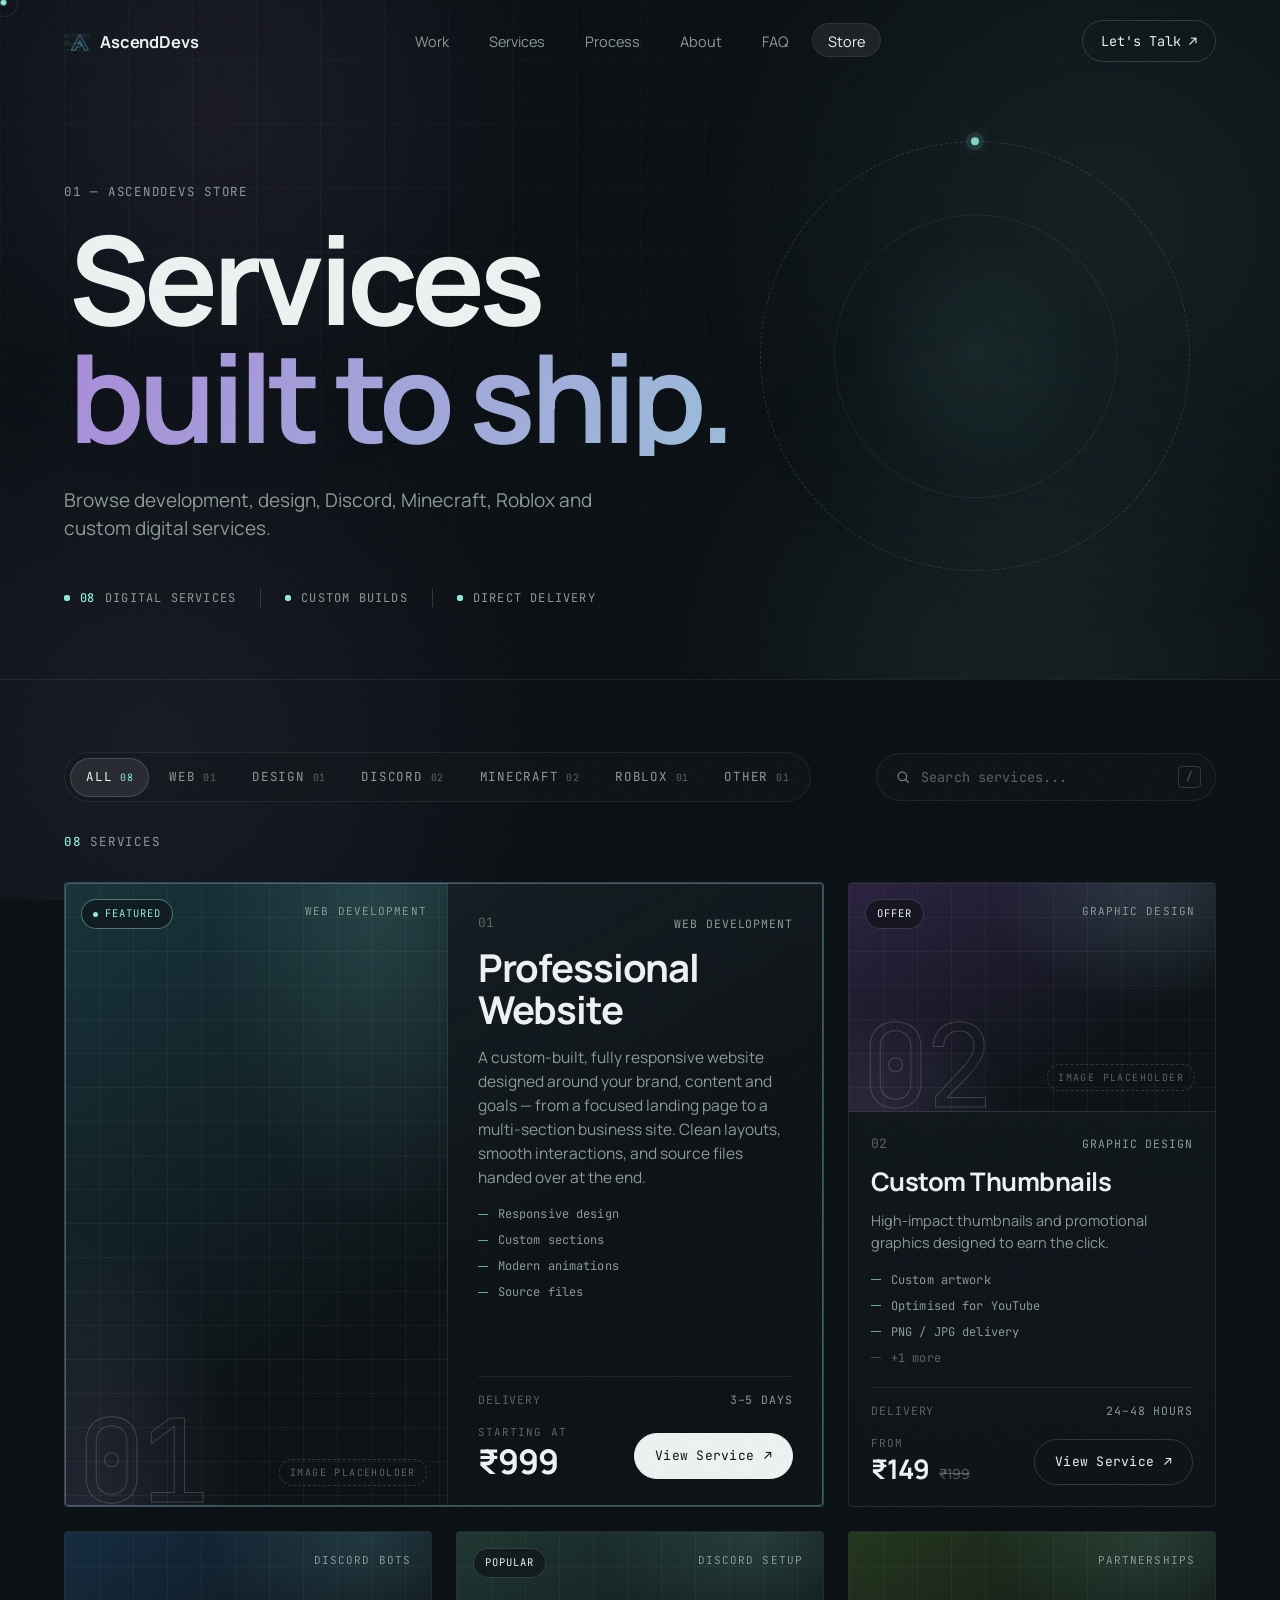
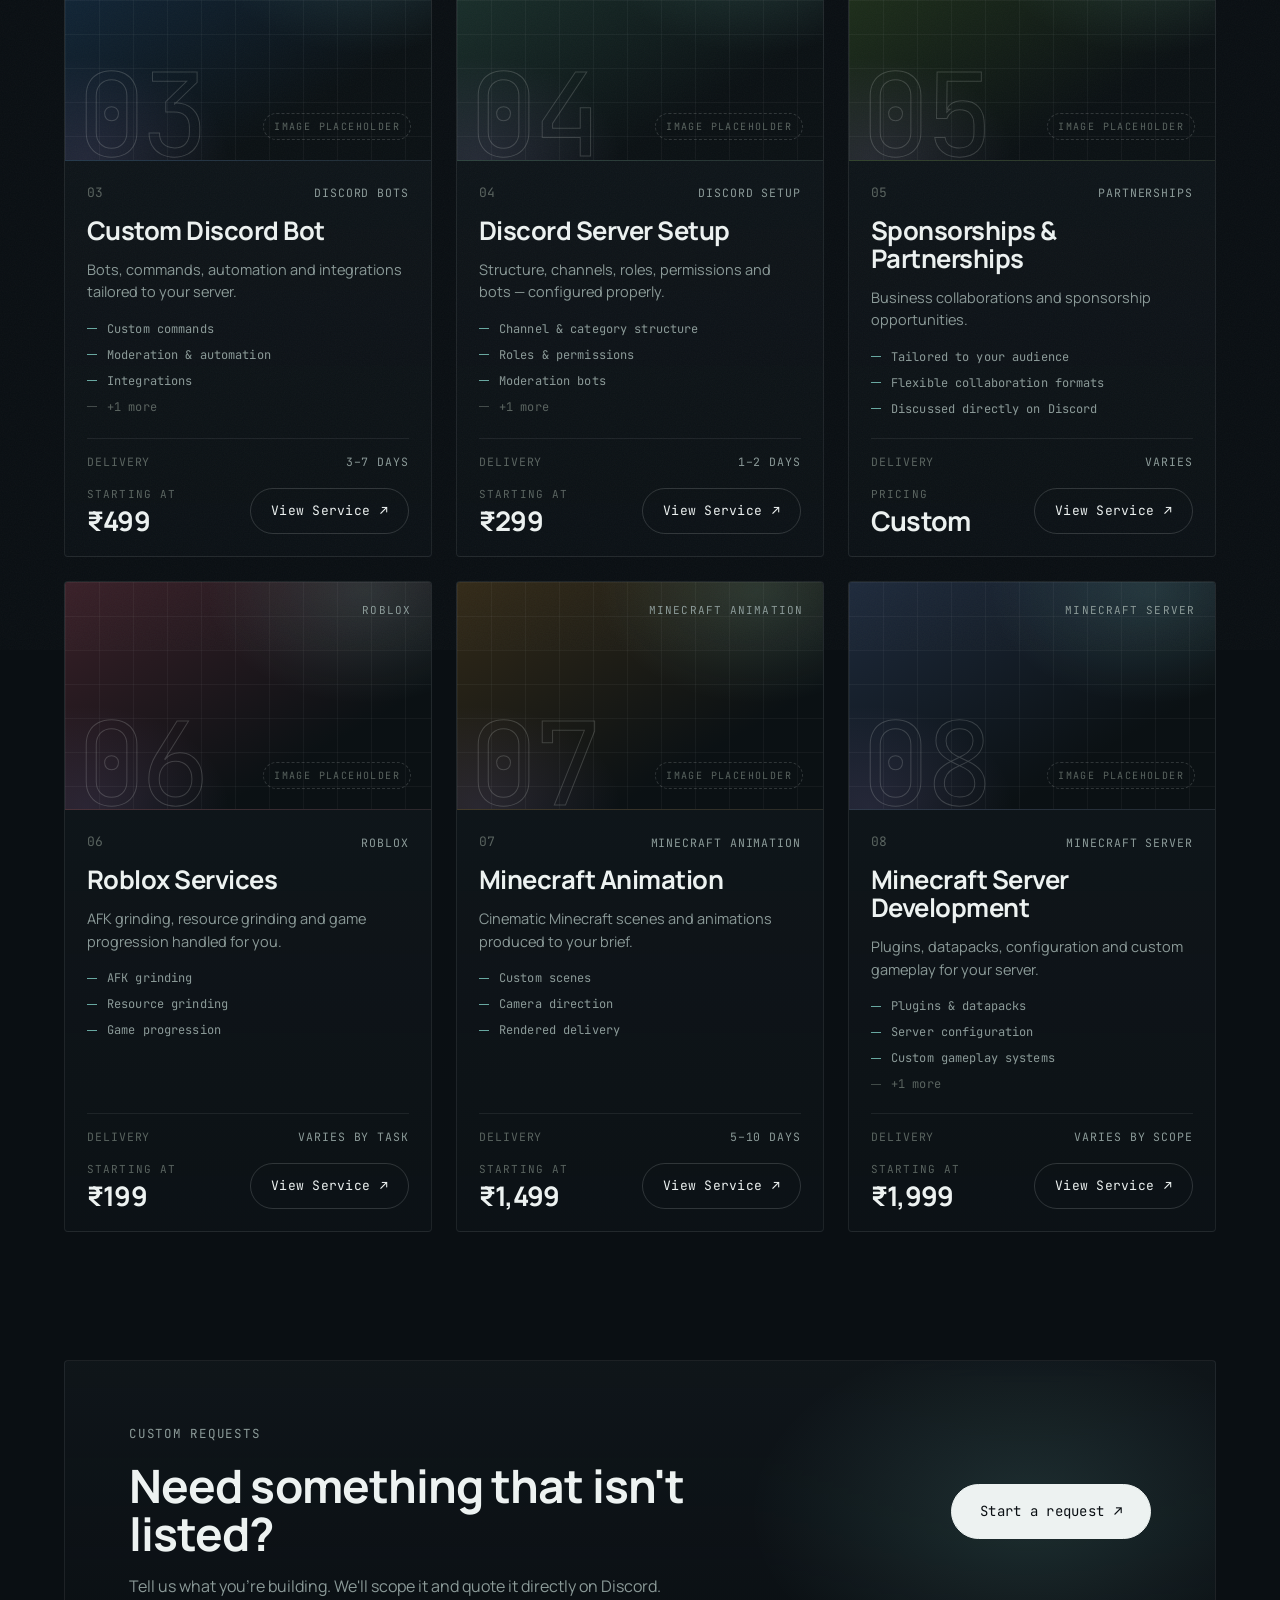
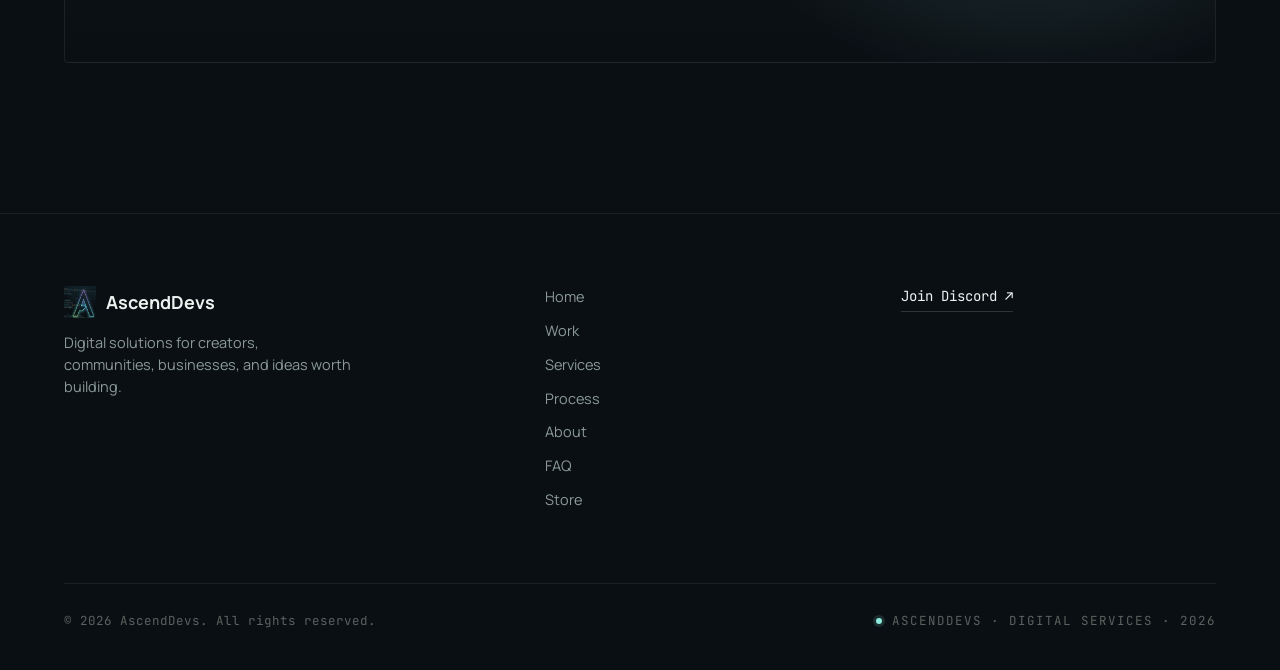
==== store/index.html @ 2ed92363 "GG" ====
<!DOCTYPE html>
<html lang="en">
<head>
<meta charset="UTF-8">
<meta name="viewport" content="width=device-width, initial-scale=1.0, viewport-fit=cover">
<title>Store — AscendDevs</title>
<meta name="description" content="The AscendDevs store — web development, design, Discord, Minecraft, Roblox and custom digital services, built to ship.">
<meta name="theme-color" content="#0a0f13">

<meta property="og:title" content="Store — AscendDevs">
<meta property="og:description" content="Services built to ship. Development, design, Discord, Minecraft, Roblox and custom digital services.">
<meta property="og:type" content="website">
<meta property="og:image" content="../assets/images/hero-visual.png">

<link rel="icon" type="image/png" sizes="32x32" href="../assets/icons/favicon-32.png">
<link rel="icon" type="image/png" sizes="16x16" href="../assets/icons/favicon-16.png">
<link rel="apple-touch-icon" sizes="180x180" href="../assets/icons/favicon-180.png">

<link rel="preconnect" href="https://fonts.googleapis.com">
<link rel="preconnect" href="https://fonts.gstatic.com" crossorigin>
<link href="https://fonts.googleapis.com/css2?family=Manrope:wght@400;500;600;700;800&family=JetBrains+Mono:wght@400;500&display=swap" rel="stylesheet">

<link rel="stylesheet" href="../css/style.css">
<link rel="stylesheet" href="../css/store.css">
</head>

<!-- data-root: how js/store.js finds assets/ from this page. Product image
     paths in js/store.js are written relative to the site root. -->
<body class="store-page" data-root="../">

<!-- ============ LOADER ============ -->
<div class="loader" id="loader" aria-hidden="true">
  <div class="loader__bars"><span></span><span></span><span></span><span></span><span></span></div>
  <div class="loader__center">
    <span class="loader__mark">AscendDevs</span>
    <span class="loader__count" id="loaderCount">0</span>
  </div>
  <div class="loader__rail"><i id="loaderRail"></i></div>
</div>

<!-- Film grain -->
<div class="grain" aria-hidden="true"></div>

<!-- Cursor -->
<div class="cursor" id="cursor" aria-hidden="true">
  <span class="cursor__dot"></span>
  <span class="cursor__ring"><b class="cursor__label" id="cursorLabel"></b></span>
</div>

<!-- Ambient page glow -->
<div class="store-bg" aria-hidden="true"></div>

<a class="skip-link" href="#main">Skip to content</a>

<!-- ============ NAV ============ -->
<header class="nav" id="nav" data-inert-on-modal>
  <div class="nav__inner">
    <a href="../" class="nav__brand" data-magnet aria-label="AscendDevs home">
      <img src="../assets/logo/logo-icon-transparent.png" alt="" class="nav__mark" width="28" height="28">
      <span data-scramble>AscendDevs</span>
    </a>

    <nav class="nav__links" id="navLinks" aria-label="Primary">
      <span class="nav__pill" id="navPill" aria-hidden="true"></span>
      <a href="../#work">Work</a>
      <a href="../#services">Services</a>
      <a href="../#process">Process</a>
      <a href="../#about">About</a>
      <a href="../#faq">FAQ</a>
      <a href="#top" aria-current="page">Store</a>
    </nav>

    <a href="https://discord.gg/WDzhZU5xwJ" class="nav__cta" data-magnet target="_blank" rel="noopener">
      Let's Talk <span class="arrow">↗</span>
    </a>

    <button class="nav__toggle" id="navToggle" aria-label="Open menu" aria-expanded="false" aria-controls="mobileMenu">
      <span></span><span></span>
    </button>
  </div>
  <div class="nav__progress" aria-hidden="true"><i id="scrollBar"></i></div>
</header>

<!-- Mobile menu -->
<div class="mobile-menu" id="mobileMenu">
  <nav aria-label="Mobile">
    <a href="../#work"><i>01</i>Work</a>
    <a href="../#services"><i>02</i>Services</a>
    <a href="../#process"><i>03</i>Process</a>
    <a href="../#about"><i>04</i>About</a>
    <a href="../#faq"><i>05</i>FAQ</a>
    <a href="#top" aria-current="page"><i>06</i>Store</a>
    <a href="https://discord.gg/WDzhZU5xwJ" target="_blank" rel="noopener" class="mobile-menu__cta">Join Discord ↗</a>
  </nav>
</div>

<main id="main" data-inert-on-modal>

  <!-- ============ STORE HERO ============ -->
  <section class="store-hero" id="top">
    <div class="store-hero__field" aria-hidden="true">
      <div class="hero__aurora hero__aurora--1"></div>
      <div class="hero__aurora hero__aurora--2"></div>
      <div class="hero__grid" data-parallax="0.05"></div>
      <div class="store-hero__orbit"><i></i></div>
    </div>

    <div class="store-hero__inner">
      <p class="eyebrow" data-stagger="1">01 — AscendDevs Store</p>

      <h1 class="hero__headline store-hero__title">
        <span class="line" data-stagger="2"><span class="word" data-scramble>Services</span></span>
        <span class="line" data-stagger="3"><span class="word word--accent" data-scramble>built to ship.</span></span>
      </h1>

      <p class="store-hero__sub" data-stagger="4">Browse development, design, Discord, Minecraft, Roblox and custom digital services.</p>

      <ul class="store-hero__meta" aria-label="Store highlights">
        <li data-stagger="5"><span class="hero__ping" aria-hidden="true"></span><b data-store-count="products"></b>Digital services</li>
        <li data-stagger="6"><span class="hero__ping" aria-hidden="true"></span>Custom builds</li>
        <li data-stagger="7"><span class="hero__ping" aria-hidden="true"></span>Direct delivery</li>
      </ul>
    </div>
  </section>

  <!-- ============ CATALOG ============ -->
  <section class="catalog" id="catalog" aria-label="Services">
    <div class="catalog__inner">

      <div class="toolbar reveal">
        <div class="filters" id="filters" role="group" aria-label="Filter services by category">
          <span class="filters__pill" id="filtersPill" aria-hidden="true"></span>
          <!-- filter buttons are generated from js/store.js -->
        </div>

        <form class="search" id="search" role="search" action="#" novalidate>
          <svg class="search__icon" viewBox="0 0 24 24" aria-hidden="true"><circle cx="11" cy="11" r="6.5" fill="none" stroke="currentColor" stroke-width="1.6"/><path d="M20 20l-4.2-4.2" fill="none" stroke="currentColor" stroke-width="1.6" stroke-linecap="round"/></svg>
          <input id="searchInput" type="search" name="q" placeholder="Search services..." aria-label="Search services" autocomplete="off" spellcheck="false">
          <kbd class="search__key" aria-hidden="true">/</kbd>
          <button type="button" class="search__clear" id="searchClear" aria-label="Clear search">
            <svg viewBox="0 0 24 24" aria-hidden="true"><path d="M6 6l12 12M18 6L6 18" fill="none" stroke="currentColor" stroke-width="1.6" stroke-linecap="round"/></svg>
          </button>
        </form>
      </div>

      <div class="catalog__status">
        <p id="resultCount" role="status" aria-live="polite"></p>
        <button type="button" class="catalog__reset" id="resetBtn" hidden>Reset</button>
      </div>

      <noscript><p class="store-noscript">The store list needs JavaScript. You can still reach the team on <a href="https://discord.gg/WDzhZU5xwJ">Discord</a>.</p></noscript>

      <div class="product-grid" id="productGrid"></div>

      <div class="empty" id="emptyState" hidden>
        <span class="empty__num" aria-hidden="true">00</span>
        <h2 class="empty__title">Nothing matches <span id="emptyQuery"></span></h2>
        <p class="empty__text">Try a different word or category — or tell us what you need and we'll scope it.</p>
        <div class="empty__actions">
          <button type="button" class="btn btn--ghost btn--sm" id="emptyReset">
            <span class="btn__fill"></span>
            <span class="btn__label">Reset filters</span>
          </button>
          <a href="https://discord.gg/WDzhZU5xwJ" target="_blank" rel="noopener" class="btn btn--primary btn--sm">
            <span class="btn__fill"></span>
            <span class="btn__label">Request on Discord <span class="arrow">↗</span></span>
          </a>
        </div>
      </div>

      <!-- Custom request strip -->
      <div class="store-cta">
        <div class="store-cta__glow" aria-hidden="true"></div>
        <div class="store-cta__text">
          <p class="eyebrow reveal">Custom requests</p>
          <h2 data-split>Need something that isn't listed?</h2>
          <p class="reveal">Tell us what you're building. We'll scope it and quote it directly on Discord.</p>
        </div>
        <a href="https://discord.gg/WDzhZU5xwJ" target="_blank" rel="noopener" class="btn btn--primary reveal" data-magnet>
          <span class="btn__fill"></span>
          <span class="btn__label">Start a request <span class="arrow">↗</span></span>
        </a>
      </div>

    </div>
  </section>

</main>

<!-- ============ FOOTER ============ -->
<footer class="footer" data-inert-on-modal>
  <div class="footer__top">
    <a href="../" class="footer__brand">
      <img src="../assets/logo/logo-icon-transparent.png" alt="AscendDevs" width="32" height="32">
      <span data-scramble>AscendDevs</span>
    </a>
    <p>Digital solutions for creators, communities, businesses, and ideas worth building.</p>
  </div>

  <nav class="footer__nav" aria-label="Footer">
    <a href="../">Home</a>
    <a href="../#work">Work</a>
    <a href="../#services">Services</a>
    <a href="../#process">Process</a>
    <a href="../#about">About</a>
    <a href="../#faq">FAQ</a>
    <a href="#top">Store</a>
  </nav>

  <a class="footer__discord" href="https://discord.gg/WDzhZU5xwJ" target="_blank" rel="noopener" data-magnet>Join Discord ↗</a>

  <div class="footer__bottom">
    <span>© 2026 AscendDevs. All rights reserved.</span>
    <span class="footer__status"><i aria-hidden="true"></i>ASCENDDEVS · DIGITAL SERVICES · 2026</span>
  </div>
</footer>

<button class="to-top" id="toTop" aria-label="Back to top" data-inert-on-modal>
  <svg class="to-top__arrow" viewBox="0 0 24 24" aria-hidden="true"><path d="M12 19V5M5 12l7-7 7 7" fill="none" stroke="currentColor" stroke-width="1.6" stroke-linecap="round" stroke-linejoin="round"/></svg>
  <svg class="to-top__ring" viewBox="0 0 44 44" aria-hidden="true"><circle id="toTopRing" cx="22" cy="22" r="20.5" fill="none" stroke="currentColor" stroke-width="1.5"/></svg>
</button>

<!-- ============ SERVICE DETAIL (filled from js/store.js) ============ -->
<div class="modal" id="modal" role="dialog" aria-modal="true" aria-labelledby="modalTitle" aria-describedby="modalDesc">
  <div class="modal__backdrop" data-close data-cursor="Close"></div>

  <div class="modal__frame">
    <button type="button" class="modal__close" data-close aria-label="Close service details">
      <span></span><span></span>
    </button>

    <div class="modal__panel" id="modalPanel" tabindex="-1">
      <div class="modal__visual" id="modalVisual"></div>

      <div class="modal__content">
        <p class="modal__eyebrow modal__anim" id="modalEyebrow" style="--i:0"></p>
        <h2 class="modal__title modal__anim" id="modalTitle" style="--i:1"></h2>
        <p class="modal__desc modal__anim" id="modalDesc" style="--i:2"></p>

        <div class="modal__facts modal__anim" style="--i:3">
          <div class="modal__price" id="modalPriceWrap">
            <span class="modal__label" id="modalPriceLabel"></span>
            <span class="modal__price-row"><b id="modalPrice"></b><s id="modalOld"></s></span>
          </div>
          <div class="modal__delivery" id="modalDeliveryWrap">
            <span class="modal__label">Delivery</span>
            <b id="modalDelivery"></b>
          </div>
        </div>

        <div class="modal__features modal__anim" id="modalFeaturesWrap" style="--i:4">
          <span class="modal__label">What's included</span>
          <ul id="modalFeatures"></ul>
        </div>

        <div class="modal__actions modal__anim" style="--i:5">
          <a class="btn btn--primary" id="modalCta" href="https://discord.gg/WDzhZU5xwJ" data-magnet target="_blank" rel="noopener">
            <span class="btn__fill"></span>
            <span class="btn__label"><span id="modalCtaText">Order on Discord</span> <span class="arrow">↗</span></span>
          </a>
          <button type="button" class="btn btn--ghost" data-close>
            <span class="btn__fill"></span>
            <span class="btn__label">Close</span>
          </button>
        </div>
      </div>
    </div>
  </div>
</div>

<script src="../js/main.js"></script>
<script src="../js/store.js"></script>
</body>
</html>
---- css/style.css ----
/* =============================================================
   ASCENDDEVS — DESIGN TOKENS
============================================================= */
:root{
  /* color */
  --void:        #0a0f13;
  --void-2:      #0b1216;
  --panel:       #10171b;
  --panel-2:     #131a1f;
  --line:        rgba(237,242,241,0.08);
  --line-strong: rgba(237,242,241,0.16);
  --ink:         #edf2f1;
  --ink-dim:     #8b9a98;
  --ink-faint:   #59635f;
  --cyan:        #8fe9dc;
  --cyan-deep:   #3fbfae;
  --violet:      #a98cd9;
  --gradient:    linear-gradient(120deg, var(--violet), var(--cyan));

  /* type */
  --font-display: 'Manrope', -apple-system, BlinkMacSystemFont, sans-serif;
  --font-mono:    'JetBrains Mono', ui-monospace, SFMono-Regular, monospace;

  /* layout */
  --gutter: clamp(24px, 5vw, 72px);
  --max: 1440px;
  --nav-h: 84px;

  /* motion */
  --ease:    cubic-bezier(.16,.84,.44,1);
  --ease-io: cubic-bezier(.65,.02,.24,1);
  --spring:  cubic-bezier(.2,1.4,.4,1);
  --fast: 220ms;
  --med:  480ms;
  --slow: 900ms;
}

/* =============================================================
   RESET
============================================================= */
*, *::before, *::after{ box-sizing: border-box; margin: 0; padding: 0; }
html{ scroll-behavior: smooth; scroll-padding-top: var(--nav-h); }
body{
  background: var(--void);
  color: var(--ink);
  font-family: var(--font-display);
  font-size: 16px;
  line-height: 1.5;
  -webkit-font-smoothing: antialiased;
  overflow-x: hidden;
}
body.is-locked{ overflow: hidden; }
img{ max-width: 100%; display: block; }
a{ color: inherit; text-decoration: none; }
ul{ list-style: none; }
button{ font: inherit; color: inherit; background: none; border: none; cursor: pointer; }
h1,h2,h3,h4{ font-weight: 700; letter-spacing: -0.02em; line-height: 1.05; }

.skip-link{
  position: absolute; left: -999px; top: 0; z-index: 9999;
  background: var(--ink); color: var(--void); padding: 12px 18px; border-radius: 4px;
}
.skip-link:focus{ left: 16px; top: 16px; }
:focus-visible{ outline: 2px solid var(--cyan); outline-offset: 3px; }
::selection{ background: var(--cyan); color: var(--void); }

/* =============================================================
   FILM GRAIN — subtle animated texture over everything
============================================================= */
.grain{
  position: fixed; inset: -150%;
  z-index: 9000;
  pointer-events: none;
  opacity: 0.035;
  background-image: url("data:image/svg+xml,%3Csvg xmlns='http://www.w3.org/2000/svg' width='200' height='200'%3E%3Cfilter id='n'%3E%3CfeTurbulence type='fractalNoise' baseFrequency='0.85' numOctaves='3'/%3E%3C/filter%3E%3Crect width='200' height='200' filter='url(%23n)'/%3E%3C/svg%3E");
  animation: grainShift 700ms steps(4) infinite;
}
@keyframes grainShift{
  0%{ transform: translate(0,0); }
  25%{ transform: translate(-3%,2%); }
  50%{ transform: translate(2%,-3%); }
  75%{ transform: translate(-2%,-2%); }
  100%{ transform: translate(3%,1%); }
}

/* =============================================================
   LOADER
============================================================= */
.loader{
  position: fixed; inset: 0; z-index: 9800;
  display: flex; align-items: center; justify-content: center;
  pointer-events: all;
}
.loader__bars{ position: absolute; inset: 0; display: flex; }
.loader__bars span{
  flex: 1;
  background: var(--void);
  transform: scaleY(1); transform-origin: top;
  transition: transform 800ms var(--ease-io);
}
.loader__center{
  position: relative; z-index: 2;
  display: flex; align-items: baseline; gap: 14px;
  transition: opacity 380ms var(--ease), transform 380ms var(--ease);
}
.loader__mark{
  font-family: var(--font-mono);
  font-size: 14px; letter-spacing: 0.24em; color: var(--ink-dim);
  animation: loaderTrack 1100ms var(--ease) forwards;
}
@keyframes loaderTrack{
  0%{ opacity: 0; letter-spacing: 0.5em; }
  100%{ opacity: 1; letter-spacing: 0.14em; }
}
.loader__count{
  font-family: var(--font-mono); font-size: 14px; color: var(--cyan);
  min-width: 3ch; text-align: right;
}
.loader__rail{
  position: absolute; left: 50%; bottom: 20%; transform: translateX(-50%);
  width: min(240px, 50vw); height: 1px; background: var(--line-strong); z-index: 2;
}
.loader__rail i{
  display: block; height: 100%; width: 0%;
  background: var(--gradient);
}
.loader.is-done .loader__center,
.loader.is-done .loader__rail{ opacity: 0; transform: translateY(-8px); }
.loader.is-done .loader__bars span{ transform: scaleY(0); }
.loader.is-done .loader__bars span:nth-child(1){ transition-delay: 0ms; }
.loader.is-done .loader__bars span:nth-child(2){ transition-delay: 70ms; }
.loader.is-done .loader__bars span:nth-child(3){ transition-delay: 140ms; }
.loader.is-done .loader__bars span:nth-child(4){ transition-delay: 210ms; }
.loader.is-done .loader__bars span:nth-child(5){ transition-delay: 280ms; }
.loader.is-hidden{ pointer-events: none; visibility: hidden; }

/* =============================================================
   CUSTOM CURSOR (desktop only)
============================================================= */
.cursor{ display: none; }
@media (hover: hover) and (pointer: fine){
  .cursor{
    display: block;
    position: fixed; top: 0; left: 0; z-index: 9500;
    pointer-events: none;
    will-change: transform;
  }
  .cursor__dot{
    position: absolute; top: 0; left: 0;
    width: 6px; height: 6px; border-radius: 50%;
    background: var(--cyan);
    transform: translate(-50%,-50%);
    transition: opacity var(--fast) var(--ease), transform var(--fast) var(--ease);
  }
  .cursor__ring{
    position: absolute; top: 0; left: 0;
    width: 30px; height: 30px; border-radius: 50%;
    border: 1px solid var(--line-strong);
    transform: translate(-50%,-50%);
    display: flex; align-items: center; justify-content: center;
    transition: width 320ms var(--spring), height 320ms var(--spring),
                border-color var(--fast) var(--ease), background var(--fast) var(--ease);
  }
  .cursor__label{
    font-family: var(--font-mono); font-size: 11px; font-weight: 500;
    color: var(--void); letter-spacing: 0.04em;
    opacity: 0; transform: scale(.7);
    transition: opacity 180ms var(--ease), transform 220ms var(--spring);
    white-space: nowrap;
  }
  .cursor.is-active .cursor__ring{ width: 52px; height: 52px; border-color: var(--cyan); }
  .cursor.is-active .cursor__dot{ opacity: 0; }
  .cursor.is-label .cursor__ring{
    width: 76px; height: 76px;
    background: var(--cyan); border-color: var(--cyan);
  }
  .cursor.is-label .cursor__label{ opacity: 1; transform: scale(1); }
  .cursor.is-down .cursor__ring{ transform: translate(-50%,-50%) scale(.82); }
}

/* =============================================================
   SERVICE HOVER PEEK (follows cursor)
============================================================= */
.peek{ display: none; }
@media (hover: hover) and (pointer: fine){
  .peek{
    display: flex; flex-direction: column; justify-content: flex-end;
    position: fixed; top: 0; left: 0; z-index: 400;
    width: 230px; height: 150px;
    padding: 16px;
    border: 1px solid var(--line-strong);
    border-radius: 6px;
    overflow: hidden;
    pointer-events: none;
    opacity: 0;
    transform: translate(-50%,-50%) scale(.88) rotate(-4deg);
    transition: opacity 260ms var(--ease), transform 420ms var(--spring);
    will-change: transform;
  }
  .peek.is-on{ opacity: 1; transform: translate(-50%,-50%) scale(1) rotate(0deg); }
  .peek__tone{
    position: absolute; inset: 0; z-index: 0;
    background: linear-gradient(150deg, #1a2430, #0b1114 70%);
  }
  .peek__tone::after{
    content:''; position: absolute; inset: 0;
    background-image:
      linear-gradient(to right, rgba(237,242,241,0.06) 1px, transparent 1px),
      linear-gradient(to bottom, rgba(237,242,241,0.06) 1px, transparent 1px);
    background-size: 22px 22px;
  }
  .peek[data-tone="1"] .peek__tone{ background: linear-gradient(150deg,#16323a,#0b1114 70%); }
  .peek[data-tone="2"] .peek__tone{ background: linear-gradient(150deg,#2a2140,#0b1114 70%); }
  .peek[data-tone="3"] .peek__tone{ background: linear-gradient(150deg,#132a3f,#0b1114 70%); }
  .peek[data-tone="4"] .peek__tone{ background: linear-gradient(150deg,#1d3630,#0b1114 70%); }
  .peek[data-tone="5"] .peek__tone{ background: linear-gradient(150deg,#22351c,#0b1114 70%); }
  .peek[data-tone="6"] .peek__tone{ background: linear-gradient(150deg,#3a2028,#0b1114 70%); }
  .peek[data-tone="7"] .peek__tone{ background: linear-gradient(150deg,#332a18,#0b1114 70%); }
  .peek[data-tone="8"] .peek__tone{ background: linear-gradient(150deg,#1e2a3c,#0b1114 70%); }
  .peek__title{
    position: relative; z-index: 1;
    font-family: var(--font-mono); font-size: 12.5px;
    color: var(--ink); letter-spacing: 0.02em;
  }
}

/* =============================================================
   SHARED PRIMITIVES
============================================================= */
.eyebrow{
  font-family: var(--font-mono);
  font-size: 12.5px;
  letter-spacing: 0.06em;
  text-transform: uppercase;
  color: var(--ink-dim);
  margin-bottom: 18px;
}

.section-head{
  max-width: var(--max);
  margin: 0 auto 64px;
  padding: 0 var(--gutter);
}
.section-head h2{ font-size: clamp(30px, 4.2vw, 52px); max-width: 16ch; }
.section-head__note{ color: var(--ink-dim); margin-top: 16px; max-width: 46ch; }

.arrow{ display: inline-block; transition: transform var(--fast) var(--ease); }

/* --- buttons with a wiping fill --- */
.btn{
  position: relative;
  display: inline-flex; align-items: center; gap: 10px;
  font-family: var(--font-mono);
  font-size: 14px;
  letter-spacing: 0.02em;
  padding: 16px 28px;
  border-radius: 100px;
  border: 1px solid var(--line-strong);
  overflow: hidden;
  isolation: isolate;
  transition: border-color var(--fast) var(--ease), color var(--fast) var(--ease);
  will-change: transform;
}
.btn__label{ position: relative; z-index: 2; display: inline-flex; align-items: center; gap: 10px; }
.btn__fill{
  position: absolute; inset: 0; z-index: 1;
  border-radius: inherit;
  transform: translateY(101%);
  transition: transform 420ms var(--ease);
}
.btn--primary{ background: var(--ink); color: var(--void); border-color: var(--ink); }
.btn--primary .btn__fill{ background: var(--gradient); }
.btn--primary:hover .btn__fill{ transform: translateY(0); }
.btn--ghost{ color: var(--ink); }
.btn--ghost .btn__fill{ background: var(--ink); }
.btn--ghost:hover{ color: var(--void); border-color: var(--ink); }
.btn--ghost:hover .btn__fill{ transform: translateY(0); }
.btn:hover .arrow{ transform: translate(3px,-3px); }
.btn:hover .arrow--down{ transform: translateY(3px); }
.btn:active{ transform: scale(.97); }

/* =============================================================
   NAVIGATION
============================================================= */
.nav{
  position: fixed; top: 0; left: 0; right: 0; z-index: 500;
  height: var(--nav-h);
  border-bottom: 1px solid transparent;
  transition: background var(--med) var(--ease), border-color var(--med) var(--ease),
              transform 520ms var(--ease), backdrop-filter var(--med) var(--ease);
}
.nav.is-scrolled{
  background: rgba(10,15,19,0.72);
  backdrop-filter: blur(16px) saturate(140%);
  -webkit-backdrop-filter: blur(16px) saturate(140%);
  border-bottom-color: var(--line);
}
.nav.is-tucked{ transform: translateY(-100%); }
.nav__inner{
  max-width: var(--max); margin: 0 auto; height: 100%;
  padding: 0 var(--gutter);
  display: flex; align-items: center; justify-content: space-between;
  gap: 24px;
}
.nav__brand{
  display: flex; align-items: center; gap: 10px;
  font-weight: 700; font-size: 16.5px; letter-spacing: -0.01em;
  flex-shrink: 0;
  will-change: transform;
}
.nav__mark{
  width: 26px; height: 26px; object-fit: contain;
  transition: transform 600ms var(--spring);
}
.nav__brand:hover .nav__mark{ transform: rotate(-18deg) scale(1.12); }

.nav__links{ position: relative; display: flex; align-items: center; gap: 8px; margin: 0 auto; }
.nav__links a{
  position: relative; z-index: 1;
  padding: 8px 16px; border-radius: 100px;
  font-size: 14.5px; color: var(--ink-dim);
  transition: color var(--fast) var(--ease);
}
.nav__links a:hover,
.nav__links a.is-current{ color: var(--ink); }
.nav__pill{
  position: absolute; z-index: 0; top: 0; left: 0;
  height: 34px; border-radius: 100px;
  background: rgba(237,242,241,0.07);
  border: 1px solid var(--line);
  opacity: 0;
  transition: transform 460ms var(--spring), width 460ms var(--spring), opacity 260ms var(--ease);
  will-change: transform, width;
}
.nav__pill.is-on{ opacity: 1; }

.nav__cta{
  font-family: var(--font-mono); font-size: 13.5px;
  display: flex; align-items: center; gap: 8px;
  padding: 10px 18px;
  border: 1px solid var(--line-strong);
  border-radius: 100px;
  flex-shrink: 0;
  will-change: transform;
  transition: border-color var(--fast) var(--ease), color var(--fast) var(--ease), background var(--fast) var(--ease);
}
.nav__cta:hover{ border-color: var(--cyan); color: var(--cyan); background: rgba(143,233,220,0.06); }
.nav__cta:hover .arrow{ transform: translate(3px,-3px); }

.nav__progress{
  position: absolute; left: 0; right: 0; bottom: -1px; height: 2px;
  pointer-events: none;
}
.nav__progress i{
  display: block; height: 100%; width: 0%;
  background: var(--gradient);
  box-shadow: 0 0 14px rgba(143,233,220,0.5);
}

.nav__toggle{
  display: none; flex-direction: column; justify-content: center; gap: 6px;
  width: 34px; height: 34px;
}
.nav__toggle span{
  display: block; height: 1.5px; width: 100%; background: var(--ink); border-radius: 2px;
  transition: transform 320ms var(--spring), width 320ms var(--ease);
}
.nav__toggle span:last-child{ width: 66%; align-self: flex-end; }
.nav__toggle.is-open span:first-child{ transform: translateY(3.75px) rotate(45deg); }
.nav__toggle.is-open span:last-child{ width: 100%; transform: translateY(-3.75px) rotate(-45deg); }

.mobile-menu{
  position: fixed; inset: 0; z-index: 480;
  background: var(--void-2);
  display: flex; flex-direction: column; justify-content: center;
  padding: var(--nav-h) var(--gutter) 40px;
  clip-path: inset(0 0 100% 0);
  transition: clip-path 640ms var(--ease-io);
}
.mobile-menu.is-open{ clip-path: inset(0 0 0% 0); }
.mobile-menu nav{ display: flex; flex-direction: column; }
.mobile-menu a{
  display: flex; align-items: baseline; gap: 16px;
  font-size: clamp(30px, 9vw, 46px); font-weight: 700; letter-spacing: -0.03em;
  padding: 18px 0; border-bottom: 1px solid var(--line);
  opacity: 0; transform: translateY(26px);
  transition: opacity 500ms var(--ease), transform 500ms var(--ease), color var(--fast) var(--ease);
}
.mobile-menu a i{
  font-family: var(--font-mono); font-style: normal;
  font-size: 12px; color: var(--ink-faint); font-weight: 400;
}
.mobile-menu.is-open a{ opacity: 1; transform: translateY(0); }
.mobile-menu.is-open a:nth-child(1){ transition-delay: 180ms; }
.mobile-menu.is-open a:nth-child(2){ transition-delay: 240ms; }
.mobile-menu.is-open a:nth-child(3){ transition-delay: 300ms; }
.mobile-menu.is-open a:nth-child(4){ transition-delay: 360ms; }
.mobile-menu.is-open a:nth-child(5){ transition-delay: 420ms; }
.mobile-menu.is-open a:nth-child(6){ transition-delay: 480ms; }
.mobile-menu__cta{ color: var(--cyan) !important; border-bottom: 0 !important; font-size: clamp(20px,5vw,26px) !important; }

/* =============================================================
   HERO
============================================================= */
.hero{
  position: relative;
  min-height: 100svh;
  display: flex; flex-direction: column; align-items: center; justify-content: center;
  padding: calc(var(--nav-h) + 40px) var(--gutter) 110px;
  overflow: hidden;
  text-align: center;
}
.hero__field{ position: absolute; inset: 0; z-index: 0; }

.hero__aurora{
  position: absolute;
  width: 62vw; height: 62vw;
  max-width: 820px; max-height: 820px;
  border-radius: 50%;
  filter: blur(90px);
  opacity: 0.4;
  will-change: transform;
}
.hero__aurora--1{
  top: -12%; left: -6%;
  background: radial-gradient(circle, rgba(169,140,217,0.42), transparent 66%);
  animation: drift1 19s ease-in-out infinite alternate;
}
.hero__aurora--2{
  bottom: -18%; right: -10%;
  background: radial-gradient(circle, rgba(143,233,220,0.36), transparent 66%);
  animation: drift2 23s ease-in-out infinite alternate;
}
@keyframes drift1{
  0%{ transform: translate(0,0) scale(1); }
  100%{ transform: translate(16%, 12%) scale(1.15); }
}
@keyframes drift2{
  0%{ transform: translate(0,0) scale(1.1); }
  100%{ transform: translate(-14%, -10%) scale(.92); }
}

.hero__visual{
  position: absolute; top: 42%; left: 50%;
  width: min(980px, 130vw);
  transform: translate(-50%,-50%);
  opacity: 0.26;
  filter: saturate(0.9);
  mask-image: radial-gradient(ellipse 58% 58% at 50% 40%, black 35%, transparent 76%);
  -webkit-mask-image: radial-gradient(ellipse 58% 58% at 50% 40%, black 35%, transparent 76%);
  will-change: transform;
}
.hero__grid{
  position: absolute; inset: -10%;
  background-image:
    linear-gradient(to right, rgba(237,242,241,0.035) 1px, transparent 1px),
    linear-gradient(to bottom, rgba(237,242,241,0.035) 1px, transparent 1px);
  background-size: 64px 64px;
  mask-image: radial-gradient(ellipse 70% 60% at 50% 40%, black 10%, transparent 75%);
  -webkit-mask-image: radial-gradient(ellipse 70% 60% at 50% 40%, black 10%, transparent 75%);
  will-change: transform;
}
.hero__canvas{ position: absolute; inset: 0; width: 100%; height: 100%; opacity: 0.85; }

.hero__content{ position: relative; z-index: 2; max-width: 940px; }

.hero__label{
  display: inline-flex; align-items: center; gap: 10px;
  font-family: var(--font-mono);
  font-size: 12.5px; letter-spacing: 0.08em; text-transform: uppercase;
  color: var(--ink-dim);
  padding: 8px 16px 8px 12px;
  border: 1px solid var(--line);
  border-radius: 100px;
  background: rgba(16,23,27,0.5);
  backdrop-filter: blur(8px);
  margin-bottom: 30px;
}
.hero__ping{
  position: relative; width: 7px; height: 7px; border-radius: 50%;
  background: var(--cyan); flex-shrink: 0;
}
.hero__ping::after{
  content:''; position: absolute; inset: 0; border-radius: 50%;
  background: var(--cyan);
  animation: ping 2s var(--ease) infinite;
}
@keyframes ping{
  0%{ transform: scale(1); opacity: .8; }
  80%,100%{ transform: scale(3.4); opacity: 0; }
}

.hero__headline{
  font-size: clamp(56px, 11.5vw, 140px);
  letter-spacing: -0.045em;
  display: flex; flex-direction: column; align-items: center;
  line-height: 0.96;
}
.hero__headline .line{ display: block; overflow: hidden; padding: 0 0.04em; }
.hero__headline .word{
  display: inline-block;
  cursor: default;
  transition: transform 400ms var(--spring), color 300ms var(--ease);
}
.hero__headline .word:hover{ transform: translateY(-6px) scale(1.02); color: var(--cyan); }
.hero__headline .word--accent{
  background: var(--gradient);
  -webkit-background-clip: text; background-clip: text;
  -webkit-text-fill-color: transparent;
  background-size: 200% 100%;
  animation: shiftGradient 6s ease-in-out infinite alternate;
}
@keyframes shiftGradient{
  0%{ background-position: 0% 50%; }
  100%{ background-position: 100% 50%; }
}
.hero__headline .word--accent:hover{ filter: brightness(1.2); }

.hero__sub{
  margin: 32px auto 0;
  max-width: 44ch;
  color: var(--ink-dim);
  font-size: clamp(16px, 1.6vw, 19px);
}
.hero__actions{
  margin-top: 46px;
  display: flex; align-items: center; justify-content: center; gap: 16px; flex-wrap: wrap;
}

.hero__scroll{
  position: absolute; bottom: 36px; left: 50%; transform: translateX(-50%);
  width: 1px; height: 58px;
  background: var(--line-strong);
  z-index: 2;
  overflow: hidden;
}
.hero__scroll span{
  position: absolute; top: -100%; left: 0; width: 100%; height: 100%;
  background: var(--cyan);
  animation: scrollLine 2.2s var(--ease) infinite;
}
@keyframes scrollLine{ 0%{ top:-100%; } 60%{ top:100%; } 100%{ top:100%; } }

/* --- hero entrance orchestration --- */
[data-stagger]{
  opacity: 0;
  transform: translateY(40px);
}
.hero__headline .line[data-stagger]{ transform: none; opacity: 1; }
.hero__headline .line[data-stagger] .word{
  display: inline-block;
  transform: translateY(110%) rotate(6deg);
  opacity: 0;
}
body.is-ready [data-stagger]{
  animation: riseIn 900ms var(--ease) forwards;
  animation-delay: calc(var(--i, 1) * 90ms);
}
body.is-ready .hero__headline .line[data-stagger]{ animation: none; }
body.is-ready .hero__headline .line[data-stagger] .word{
  animation: wordUp 1050ms var(--ease) forwards;
  animation-delay: calc(var(--i, 1) * 110ms);
}
@keyframes riseIn{ to{ opacity: 1; transform: translateY(0); } }
@keyframes wordUp{ to{ opacity: 1; transform: translateY(0) rotate(0); } }

/* =============================================================
   MARQUEE — speed reacts to scroll velocity
============================================================= */
.marquee{
  border-top: 1px solid var(--line);
  border-bottom: 1px solid var(--line);
  background: var(--void-2);
  overflow: hidden;
  padding: 22px 0;
  -webkit-mask-image: linear-gradient(to right, transparent, black 8%, black 92%, transparent);
  mask-image: linear-gradient(to right, transparent, black 8%, black 92%, transparent);
}
.marquee__track{
  display: flex; align-items: center; gap: 28px;
  width: max-content;
  will-change: transform;
}
.marquee__track span{
  font-size: clamp(20px, 3.4vw, 40px);
  font-weight: 700; letter-spacing: -0.03em;
  color: transparent;
  -webkit-text-stroke: 1px var(--line-strong);
  white-space: nowrap;
  transition: color 300ms var(--ease), -webkit-text-stroke-color 300ms var(--ease);
}
.marquee__track span:hover{ color: var(--cyan); -webkit-text-stroke-color: var(--cyan); }
.marquee__track i{ color: var(--cyan); font-style: normal; font-size: 14px; opacity: .55; }

/* =============================================================
   SPLIT-TEXT HEADINGS
============================================================= */
[data-split]{ overflow: hidden; }
.split-word{
  display: inline-block; overflow: hidden; vertical-align: top;
  padding-bottom: 0.14em; margin-bottom: -0.14em;
}
.split-word > i{
  display: inline-block; font-style: inherit;
  transform: translateY(105%) rotate(4deg);
  opacity: 0;
  transition: transform 900ms var(--ease), opacity 700ms var(--ease);
  transition-delay: var(--d, 0ms);
}
[data-split].is-visible .split-word > i{ transform: translateY(0) rotate(0); opacity: 1; }

/* =============================================================
   GENERIC SCROLL REVEAL
============================================================= */
.reveal{
  opacity: 0;
  transform: translateY(28px);
  transition: opacity 820ms var(--ease), transform 820ms var(--ease);
}
.reveal.is-visible{ opacity: 1; transform: translateY(0); }

/* =============================================================
   INTRO
============================================================= */
.intro{ padding: 160px var(--gutter); }
.intro__inner{ max-width: 980px; margin: 0 auto; }
.intro__statement{
  font-size: clamp(30px, 5vw, 58px);
  max-width: 15ch;
  margin-bottom: 28px;
}
.intro__body{ color: var(--ink-dim); font-size: clamp(16px, 1.6vw, 19px); max-width: 52ch; }

/* =============================================================
   SERVICES
============================================================= */
.services{ padding: 140px 0; border-top: 1px solid var(--line); }
.service-list{ max-width: var(--max); margin: 0 auto; padding: 0 var(--gutter); }
.service-row{
  display: grid;
  grid-template-columns: 56px 1fr 1fr 40px;
  align-items: center;
  gap: 32px;
  padding: 34px 24px;
  border-top: 1px solid var(--line);
  position: relative;
  isolation: isolate;
}
.service-list .service-row:last-child{ border-bottom: 1px solid var(--line); }

/* sweeping hover wash */
.service-row::after{
  content: ''; position: absolute; inset: 0; z-index: -1;
  background: linear-gradient(90deg, rgba(169,140,217,0.10), rgba(143,233,220,0.06) 60%, transparent);
  transform: scaleX(0); transform-origin: left;
  transition: transform 560ms var(--ease-io);
}
.service-row:hover::after{ transform: scaleX(1); }

.service-row::before{
  content: ''; position: absolute; left: 0; top: 0; bottom: 0; width: 2px;
  background: var(--gradient);
  transform: scaleY(0); transform-origin: bottom;
  transition: transform var(--med) var(--ease);
}
.service-row:hover::before{ transform: scaleY(1); }

.service-row__num{
  font-family: var(--font-mono); color: var(--ink-faint); font-size: 14px;
  transition: color var(--fast) var(--ease), transform 420ms var(--spring);
}
.service-row:hover .service-row__num{ color: var(--cyan); transform: translateY(-3px); }
.service-row__name{
  font-size: clamp(20px, 2.6vw, 30px); font-weight: 600; letter-spacing: -0.02em;
  transition: transform 420ms var(--spring);
}
.service-row:hover .service-row__name{ transform: translateX(14px); }
.service-row__desc{
  color: var(--ink-dim); font-size: 15px; max-width: 46ch;
  transition: color var(--fast) var(--ease), transform 420ms var(--spring);
}
.service-row:hover .service-row__desc{ color: var(--ink); transform: translateX(6px); }
.service-row__arrow{
  font-size: 18px; color: var(--ink-faint); justify-self: end;
  transition: transform 420ms var(--spring), color var(--fast) var(--ease);
}
.service-row:hover .service-row__arrow{ transform: translate(6px,-6px) scale(1.25); color: var(--cyan); }

@media (max-width: 860px){
  .service-row{ grid-template-columns: 40px 1fr 28px; row-gap: 10px; padding: 26px 4px; }
  .service-row__desc{ grid-column: 2 / 3; }
}

/* =============================================================
   CAPABILITIES — cells light up near the cursor
============================================================= */
.capabilities{ padding: 140px var(--gutter); border-top: 1px solid var(--line); background: var(--void-2); }
.capabilities__inner{ max-width: var(--max); margin: 0 auto; }
.capabilities h2{ font-size: clamp(32px, 5.5vw, 64px); margin-bottom: 60px; max-width: 14ch; }
.capabilities__list{
  display: grid;
  grid-template-columns: repeat(3, 1fr);
  gap: 1px;
  background: var(--line);
  border: 1px solid var(--line);
}
.capabilities__list li{
  position: relative;
  background: var(--void-2);
  padding: 48px 28px;
  font-family: var(--font-mono);
  font-size: 14px;
  letter-spacing: 0.02em;
  color: var(--ink-dim);
  overflow: hidden;
  transition: color var(--fast) var(--ease), background var(--fast) var(--ease);
}
.capabilities__list li::before{
  content: '';
  position: absolute; left: var(--mx, 50%); top: var(--my, 50%);
  width: 320px; height: 320px; margin: -160px 0 0 -160px;
  border-radius: 50%;
  background: radial-gradient(circle, rgba(143,233,220,0.16), transparent 62%);
  opacity: var(--glow, 0);
  transition: opacity 320ms var(--ease);
  pointer-events: none;
}
.capabilities__list li span{ position: relative; z-index: 1; display: block; transition: transform 420ms var(--spring); }
.capabilities__list li::after{
  content: '+';
  position: absolute; z-index: 1; right: 24px; top: 24px;
  font-family: var(--font-mono); font-size: 15px; color: var(--ink-faint);
  transition: transform 520ms var(--spring), color var(--fast) var(--ease);
}
.capabilities__list li:hover::after{ transform: rotate(135deg); color: var(--cyan); }
.capabilities__list li:hover{ color: var(--cyan); background: var(--panel); }
.capabilities__list li:hover span{ transform: translateX(8px); }
@media (max-width: 720px){ .capabilities__list{ grid-template-columns: repeat(2,1fr); } }

/* =============================================================
   SELECTED WORK — 3D tilt cards
============================================================= */
.work{ padding: 140px 0; border-top: 1px solid var(--line); }
.work-grid{
  max-width: var(--max); margin: 0 auto; padding: 0 var(--gutter);
  display: grid; grid-template-columns: repeat(12, 1fr); gap: 24px;
  perspective: 1200px;
}
.work-item{ display: block; }
.work-item--a{ grid-column: span 7; }
.work-item--b{ grid-column: span 5; }
.work-item--c{ grid-column: span 5; }
.work-item--d{ grid-column: span 7; }

.work-item__frame{
  position: relative; overflow: hidden;
  background: linear-gradient(150deg, #16232a, #0c1114 65%);
  aspect-ratio: 4/3;
  border: 1px solid var(--line);
  border-radius: 4px;
  transform-style: preserve-3d;
  transition: transform 500ms var(--ease), border-color var(--fast) var(--ease);
  will-change: transform;
}
.work-item:hover .work-item__frame{ border-color: var(--line-strong); }
.work-item--a .work-item__frame{ background: linear-gradient(150deg,#16323a,#0b1114 68%); }
.work-item--b .work-item__frame{ background: linear-gradient(150deg,#2a2140,#0b1114 68%); }
.work-item--c .work-item__frame{ background: linear-gradient(150deg,#132a3f,#0b1114 68%); }
.work-item--d .work-item__frame{ background: linear-gradient(150deg,#1d3630,#0b1114 68%); }
.work-item__frame::after{
  content:''; position: absolute; inset: 0; z-index: 0;
  background-image:
    linear-gradient(to right, rgba(237,242,241,0.04) 1px, transparent 1px),
    linear-gradient(to bottom, rgba(237,242,241,0.04) 1px, transparent 1px);
  background-size: 34px 34px;
}
.work-item__image{
  position: absolute; inset: 0; z-index: 1;
  width: 100%; height: 100%; object-fit: cover;
  transform: scale(1.02);
  transition: transform 900ms var(--ease), filter 500ms var(--ease);
  filter: saturate(.82) brightness(.92);
}
.work-item:hover .work-item__image{ transform: scale(1.09); filter: saturate(1.05) brightness(1); }

.work-item__shine{
  position: absolute; inset: 0; z-index: 2;
  background: linear-gradient(115deg, transparent 38%, rgba(237,242,241,0.14) 50%, transparent 62%);
  transform: translateX(-120%);
  transition: transform 900ms var(--ease);
  pointer-events: none;
}
.work-item:hover .work-item__shine{ transform: translateX(120%); }

.work-item__badge{
  position: absolute; top: 18px; right: 18px; z-index: 3;
  width: 42px; height: 42px; border-radius: 50%;
  border: 1px solid var(--line-strong);
  background: rgba(10,15,19,0.55);
  backdrop-filter: blur(6px);
  display: flex; align-items: center; justify-content: center;
  opacity: 0; transform: translateY(10px) scale(.8);
  transition: opacity 320ms var(--ease), transform 420ms var(--spring), border-color var(--fast) var(--ease);
}
.work-item:hover .work-item__badge{ opacity: 1; transform: translateY(0) scale(1); border-color: var(--cyan); color: var(--cyan); }

.work-item__meta{
  display: flex; align-items: baseline; justify-content: space-between;
  margin-top: 18px;
}
.work-item__meta h3{
  font-size: 18px; font-weight: 600;
  transition: transform 420ms var(--spring), color var(--fast) var(--ease);
}
.work-item:hover .work-item__meta h3{ transform: translateX(6px); color: var(--cyan); }
.work-item__meta span{ font-family: var(--font-mono); font-size: 12.5px; color: var(--ink-dim); }

@media (max-width: 860px){
  .work-item--a, .work-item--b, .work-item--c, .work-item--d{ grid-column: span 12; }
}

/* =============================================================
   PROCESS — rail fills as you scroll
============================================================= */
.process{ padding: 140px 0; border-top: 1px solid var(--line); background: var(--void-2); }
.process-list{
  position: relative;
  max-width: var(--max); margin: 0 auto; padding: 40px var(--gutter) 0;
  display: grid; grid-template-columns: repeat(4, 1fr); gap: 28px;
}
.process-rail{
  position: absolute; left: var(--gutter); right: var(--gutter); top: 0; height: 1px;
  background: var(--line);
}
.process-rail i{
  display: block; height: 100%; width: 0%;
  background: var(--gradient);
  box-shadow: 0 0 12px rgba(143,233,220,0.45);
  transition: width 120ms linear;
}
.process-step{ position: relative; padding: 36px 24px 0 0; }
.process-step__dot{
  position: absolute; top: -4.5px; left: 0;
  width: 9px; height: 9px; border-radius: 50%;
  background: var(--void-2); border: 1px solid var(--line-strong);
  transition: background 360ms var(--ease), border-color 360ms var(--ease), transform 420ms var(--spring), box-shadow 360ms var(--ease);
}
.process-step.is-active .process-step__dot{
  background: var(--cyan); border-color: var(--cyan);
  transform: scale(1.5);
  box-shadow: 0 0 0 5px rgba(143,233,220,0.14);
}
.process-step__num{
  display: block;
  font-family: var(--font-mono);
  font-size: clamp(36px, 4vw, 52px);
  color: var(--ink-faint);
  margin-bottom: 20px;
  transition: color 360ms var(--ease);
}
.process-step.is-active .process-step__num{ color: var(--cyan); }
.process-step h3{ font-size: 20px; margin-bottom: 10px; }
.process-step p{ color: var(--ink-dim); font-size: 14.5px; max-width: 26ch; }

@media (max-width: 860px){
  .process-list{ grid-template-columns: 1fr; gap: 40px; padding-left: calc(var(--gutter) + 22px); }
  .process-rail{ left: var(--gutter); right: auto; top: 0; bottom: 0; width: 1px; height: auto; }
  .process-rail i{ width: 100%; height: 0%; transition: height 120ms linear; }
  .process-step{ padding-top: 0; }
  .process-step__dot{ top: 8px; left: -26px; }
}

/* =============================================================
   ABOUT
============================================================= */
.about{ padding: 140px 0 0; border-top: 1px solid var(--line); }
.about__inner{
  max-width: var(--max); margin: 0 auto;
  padding: 0 var(--gutter) 120px;
  display: grid; grid-template-columns: 1.3fr 0.7fr; gap: 60px;
  align-items: end;
}
.about__text h2{ font-size: clamp(32px, 5vw, 56px); margin: 20px 0 28px; max-width: 14ch; }
.about__text p{ color: var(--ink-dim); max-width: 50ch; font-size: 16px; }
.about__figure{
  border: 1px solid var(--line);
  border-radius: 4px;
  padding: 32px;
  text-align: right;
  position: relative;
  overflow: hidden;
  display: flex; flex-direction: column; align-items: flex-end; justify-content: space-between;
  gap: 20px;
  min-height: 300px;
  background: linear-gradient(180deg, rgba(19,26,31,0.6), transparent);
}
.about__figure-num{ display: block; font-family: var(--font-mono); font-size: 64px; color: var(--cyan); line-height: 1; }
.about__figure-label{ font-family: var(--font-mono); font-size: 12.5px; color: var(--ink-dim); text-transform: uppercase; letter-spacing: 0.06em; }

/* ---- orbiting team ---- */
.about__orbit{
  --orbit-radius: 62px;
  position: relative; width: 100%; flex: 1 1 auto; min-height: 170px;
}
.about__orbit::before{
  content:''; position: absolute; top: 50%; left: 50%;
  width: calc(var(--orbit-radius) * 2); height: calc(var(--orbit-radius) * 2);
  margin: calc(var(--orbit-radius) * -1) 0 0 calc(var(--orbit-radius) * -1);
  border: 1px dashed var(--line); border-radius: 50%;
  animation: spinSlow 40s linear infinite;
}
@keyframes spinSlow{ to{ transform: rotate(360deg); } }
.orbit-member{
  position: absolute; top: 50%; left: 50%;
  display: flex; flex-direction: column; align-items: center; gap: 8px;
  text-align: center;
  animation-name: orbit-path;
  animation-duration: var(--duration, 22s);
  animation-delay: var(--delay, 0s);
  animation-timing-function: linear;
  animation-iteration-count: infinite;
}
.orbit-member:hover, .orbit-member:focus-visible{ animation-play-state: paused; z-index: 3; }
.orbit-member__avatar{
  position: relative;
  width: 46px; height: 46px; aspect-ratio: 1/1;
  border-radius: 50%; overflow: hidden; flex-shrink: 0;
  background: var(--gradient);
  display: flex; align-items: center; justify-content: center;
  border: 1px solid var(--line-strong);
  transition: transform 420ms var(--spring), box-shadow 320ms var(--ease);
}
.orbit-member:hover .orbit-member__avatar{ transform: scale(1.2); box-shadow: 0 0 0 5px rgba(143,233,220,0.14); }
.orbit-member__initials{ font-family: var(--font-mono); font-size: 13px; font-weight: 600; color: var(--void); }
.orbit-member__avatar img{ position: absolute; inset: 0; width: 100%; height: 100%; object-fit: cover; border-radius: 50%; }
.orbit-member__name{
  font-family: var(--font-mono); font-size: 11.5px; color: var(--ink-dim); white-space: nowrap;
  transition: color var(--fast) var(--ease);
}
.orbit-member:hover .orbit-member__name, .orbit-member:focus-visible .orbit-member__name{ color: var(--cyan); }
@keyframes orbit-path{
  from{ transform: rotate(0deg) translateX(var(--orbit-radius)) rotate(0deg) translate(-50%,-50%); }
  to  { transform: rotate(360deg) translateX(var(--orbit-radius)) rotate(-360deg) translate(-50%,-50%); }
}

.principles{ border-top: 1px solid var(--line); padding: 90px var(--gutter); }
.principles h3{ max-width: var(--max); margin: 0 auto 48px; font-size: clamp(24px, 3vw, 34px); }
.principles__grid{
  max-width: var(--max); margin: 0 auto;
  display: grid; grid-template-columns: repeat(4, 1fr); gap: 40px;
}
.principle{ position: relative; padding-top: 20px; border-top: 1px solid var(--line); transition: border-color var(--med) var(--ease); }
.principle::before{
  content:''; position: absolute; top: -1px; left: 0; width: 0; height: 1px;
  background: var(--cyan);
  transition: width 520ms var(--ease);
}
.principle:hover::before{ width: 100%; }
.principle h4{ font-size: 16px; margin-bottom: 12px; color: var(--cyan); }
.principle p{ color: var(--ink-dim); font-size: 14.5px; }

@media (max-width: 860px){
  .about__inner{ grid-template-columns: 1fr; }
  .principles__grid{ grid-template-columns: 1fr 1fr; }
  .about__figure{ min-height: 260px; }
  .about__orbit{ --orbit-radius: 48px; min-height: 140px; }
}
@media (max-width: 520px){ .principles__grid{ grid-template-columns: 1fr; } }

/* =============================================================
   DISCORD CTA
============================================================= */
.discord-cta{
  position: relative;
  padding: 180px var(--gutter);
  border-top: 1px solid var(--line);
  overflow: hidden;
  text-align: center;
}
.discord-cta__glow{
  position: absolute; left: 50%; top: 50%; transform: translate(-50%,-50%);
  width: 900px; height: 520px;
  background: radial-gradient(ellipse at center, rgba(143,233,220,0.15), transparent 70%);
  filter: blur(10px);
  pointer-events: none;
  animation: pulseGlow 7s ease-in-out infinite alternate;
}
@keyframes pulseGlow{
  0%{ opacity: .6; transform: translate(-50%,-50%) scale(.92); }
  100%{ opacity: 1; transform: translate(-50%,-50%) scale(1.08); }
}
.discord-cta__inner{ position: relative; z-index: 1; max-width: 760px; margin: 0 auto; }
.discord-cta h2{ font-size: clamp(34px, 6vw, 68px); margin-bottom: 24px; }
.discord-cta p{ color: var(--ink-dim); margin-bottom: 40px; font-size: clamp(15px, 1.6vw, 18px); }

/* =============================================================
   CUSTOMER FEEDBACK — floating review cards
============================================================= */
.feedback{
  --card-w: 340px;
  --card-h: 178px;
  padding: 140px 0;
  border-top: 1px solid var(--line);
  background: var(--void-2);
}
.feedback .section-head{ margin-bottom: 72px; }

.feedback__viewport{
  position: relative; width: 100%; overflow: hidden;
  display: flex; flex-direction: column; gap: 28px;
  -webkit-mask-image: linear-gradient(to right, transparent 0, black 6%, black 94%, transparent 100%);
  mask-image: linear-gradient(to right, transparent 0, black 6%, black 94%, transparent 100%);
}
.feedback__lane{ position: relative; width: 100%; height: var(--card-h); }

.review-card{
  position: absolute; top: 50%; left: 0;
  width: var(--card-w);
  background: var(--panel);
  border: 1px solid var(--line);
  border-radius: 4px;
  padding: 22px 24px;
  display: flex; flex-direction: column; gap: 14px;
  will-change: transform, opacity;
  animation-name: review-float;
  animation-duration: var(--duration, 26s);
  animation-delay: var(--delay, 0s);
  animation-timing-function: linear;
  animation-iteration-count: infinite;
  transition: border-color var(--fast) var(--ease), background var(--fast) var(--ease), box-shadow var(--fast) var(--ease);
}
.review-card:hover, .review-card:focus-visible{
  animation-play-state: paused;
  border-color: var(--cyan);
  background: var(--panel-2);
  box-shadow: 0 20px 50px -24px rgba(0,0,0,.8);
  z-index: 5;
}
.review-card:hover .review-card__text{ -webkit-line-clamp: 8; }

.review-card__profile{ display: flex; align-items: center; gap: 12px; }
.review-card__avatar{
  position: relative; width: 38px; height: 38px; border-radius: 50%;
  overflow: hidden; flex-shrink: 0;
  background: var(--gradient);
  display: flex; align-items: center; justify-content: center;
}
.review-card__avatar-initials{
  font-family: var(--font-mono); font-size: 12px; font-weight: 600;
  color: var(--void); letter-spacing: 0.02em;
}
.review-card__avatar img{ position: absolute; inset: 0; width: 100%; height: 100%; object-fit: cover; }
.review-card__name{ font-size: 14.5px; font-weight: 600; letter-spacing: -0.01em; }
.review-card__text{
  color: var(--ink-dim); font-size: 14px; line-height: 1.55;
  display: -webkit-box; -webkit-line-clamp: 3; -webkit-box-orient: vertical; overflow: hidden;
  transition: color var(--fast) var(--ease);
}
.review-card:hover .review-card__text{ color: var(--ink); }

@keyframes review-float{
  0%   { transform: translate(-100%, -50%); opacity: 0; }
  8%   { opacity: 1; }
  88%  { opacity: 1; }
  100% { transform: translate(calc(100vw + 100%), -50%); opacity: 0; }
}
@media (max-width: 720px){
  .feedback{ --card-w: 264px; --card-h: 192px; }
  .review-card{ padding: 18px 20px; }
}

/* =============================================================
   FAQ
============================================================= */
.faq{ padding: 140px 0; border-top: 1px solid var(--line); }
.accordion{ max-width: var(--max); margin: 0 auto; padding: 0 var(--gutter); }
.accordion__item{ border-top: 1px solid var(--line); position: relative; }
.accordion__item:last-child{ border-bottom: 1px solid var(--line); }
.accordion__item::before{
  content:''; position: absolute; top: -1px; left: 0; width: 0; height: 1px;
  background: var(--gradient);
  transition: width 560ms var(--ease);
}
.accordion__item:hover::before,
.accordion__item.is-open::before{ width: 100%; }
.accordion__trigger{
  width: 100%;
  display: flex; align-items: center; justify-content: space-between;
  gap: 24px;
  padding: 28px 4px;
  text-align: left;
  font-size: clamp(17px, 2vw, 21px);
  font-weight: 500;
  transition: color var(--fast) var(--ease), padding-left var(--med) var(--ease);
}
.accordion__trigger > span:first-child{ max-width: 46ch; }
.accordion__trigger:hover{ color: var(--cyan); padding-left: 12px; }
.accordion__icon{
  position: relative; width: 16px; height: 16px; flex-shrink: 0;
  transition: transform 460ms var(--spring);
}
.accordion__icon i{
  position: absolute; top: 50%; left: 0;
  width: 100%; height: 1.5px; background: currentColor; border-radius: 2px;
  transform: translateY(-50%);
  transition: transform 460ms var(--spring), opacity 300ms var(--ease);
}
.accordion__icon i:last-child{ transform: translateY(-50%) rotate(90deg); }
.accordion__trigger[aria-expanded="true"] .accordion__icon{ transform: rotate(180deg); color: var(--cyan); }
.accordion__trigger[aria-expanded="true"] .accordion__icon i:last-child{ transform: translateY(-50%) rotate(0deg); opacity: 0; }
.accordion__panel{
  display: grid;
  grid-template-rows: 0fr;
  transition: grid-template-rows 560ms var(--ease);
}
.accordion__panel > p{
  overflow: hidden; min-height: 0;
  color: var(--ink-dim);
  padding-bottom: 0;
  max-width: 60ch;
  font-size: 15.5px;
  opacity: 0;
  transform: translateY(8px);
  transition: opacity 400ms var(--ease) 120ms, transform 400ms var(--ease) 120ms, padding-bottom 560ms var(--ease);
}
.accordion__item.is-open .accordion__panel{ grid-template-rows: 1fr; }
.accordion__item.is-open .accordion__panel > p{ padding-bottom: 28px; opacity: 1; transform: translateY(0); }

/* =============================================================
   FINAL CTA
============================================================= */
.final-cta{ padding: 180px var(--gutter) 200px; text-align: center; border-top: 1px solid var(--line); }
.final-cta__inner{ max-width: 760px; margin: 0 auto; }
.final-cta h2{ font-size: clamp(34px, 6vw, 66px); margin-bottom: 8px; }
.final-cta__sub{ color: var(--ink-dim); margin-bottom: 40px; font-size: clamp(16px,1.8vw,20px); }

/* =============================================================
   FOOTER
============================================================= */
.footer{
  border-top: 1px solid var(--line);
  padding: 72px var(--gutter) 40px;
  display: grid;
  grid-template-columns: 1.4fr 1fr 1fr;
  gap: 40px;
  max-width: var(--max);
  margin: 0 auto;
}
.footer__brand{ display: flex; align-items: center; gap: 10px; font-weight: 700; font-size: 18px; margin-bottom: 14px; }
.footer__brand img{ transition: transform 600ms var(--spring); }
.footer__brand:hover img{ transform: rotate(18deg) scale(1.1); }
.footer__top p{ color: var(--ink-dim); font-size: 14.5px; max-width: 32ch; }
.footer__nav{ display: flex; flex-direction: column; gap: 12px; }
.footer__nav a{
  position: relative; width: fit-content;
  color: var(--ink-dim); font-size: 14.5px;
  transition: color var(--fast) var(--ease), transform 380ms var(--spring);
}
.footer__nav a:hover{ color: var(--cyan); transform: translateX(6px); }
.footer__discord{
  font-family: var(--font-mono); font-size: 14px;
  align-self: start; justify-self: start;
  border-bottom: 1px solid var(--line-strong);
  padding-bottom: 4px;
  will-change: transform;
  transition: color var(--fast) var(--ease), border-color var(--fast) var(--ease);
}
.footer__discord:hover{ color: var(--cyan); border-color: var(--cyan); }
.footer__bottom{
  grid-column: 1 / -1;
  border-top: 1px solid var(--line);
  margin-top: 32px; padding-top: 28px;
  font-family: var(--font-mono); font-size: 12.5px; color: var(--ink-faint);
}
@media (max-width: 720px){ .footer{ grid-template-columns: 1fr; } }

/* =============================================================
   BACK TO TOP
============================================================= */
.to-top{
  position: fixed; right: 26px; bottom: 26px; z-index: 460;
  width: 46px; height: 46px; border-radius: 50%;
  display: grid; place-items: center;
  color: var(--ink);
  background: rgba(16,23,27,0.7);
  backdrop-filter: blur(10px);
  border: 1px solid var(--line);
  opacity: 0; transform: translateY(16px) scale(.8); pointer-events: none;
  transition: opacity 380ms var(--ease), transform 460ms var(--spring), color var(--fast) var(--ease), border-color var(--fast) var(--ease);
}
.to-top.is-on{ opacity: 1; transform: translateY(0) scale(1); pointer-events: auto; }
.to-top:hover{ color: var(--cyan); border-color: var(--cyan); }
.to-top__arrow{ width: 18px; height: 18px; }
.to-top__ring{
  position: absolute; inset: 0; width: 100%; height: 100%;
  transform: rotate(-90deg);
  color: var(--cyan);
}
.to-top__ring circle{
  stroke-dasharray: 129;
  stroke-dashoffset: 129;
  transition: stroke-dashoffset 120ms linear;
}
@media (max-width: 720px){ .to-top{ right: 16px; bottom: 16px; } }

/* =============================================================
   RESPONSIVE NAV BREAKPOINT
============================================================= */
@media (max-width: 960px){
  .nav__links, .nav__cta{ display: none; }
  .nav__toggle{ display: flex; }
}

/* =============================================================
   REDUCED MOTION — everything calms down, nothing disappears
============================================================= */
@media (prefers-reduced-motion: reduce){
  *, *::before, *::after{
    animation-duration: 0.001ms !important;
    animation-iteration-count: 1 !important;
    transition-duration: 0.001ms !important;
    scroll-behavior: auto !important;
  }
  .grain, .hero__aurora, .hero__scroll{ display: none; }
  .reveal, [data-stagger]{ opacity: 1 !important; transform: none !important; }
  .split-word > i{ opacity: 1 !important; transform: none !important; }
  .hero__headline .line[data-stagger] .word{ opacity: 1 !important; transform: none !important; }
  .loader{ display: none; }

  .about__orbit{ display: flex; align-items: center; justify-content: flex-end; gap: 28px; min-height: 0; }
  .about__orbit::before{ display: none; }
  .orbit-member{ position: static; animation: none; transform: none; }

  .feedback__viewport{
    -webkit-mask-image: none; mask-image: none;
    display: grid; grid-template-columns: repeat(auto-fit, minmax(260px, 1fr)); gap: 20px;
  }
  .feedback__lane{ position: static; height: auto; display: contents; }
  .review-card{ position: static; width: auto; animation: none; opacity: 1; transform: none; }

  .marquee__track{ transform: none !important; flex-wrap: wrap; justify-content: center; }
}
---- css/store.css ----
/* =============================================================
   ASCENDDEVS STORE
   -------------------------------------------------------------
   Loads after css/style.css and reuses its tokens: colours,
   fonts, --ease / --ease-io / --spring, --fast / --med / --slow,
   the button system and the nav / footer / loader / cursor.
   Nothing here redefines them — it only adds store components.
============================================================= */

.store-page main,
.store-page .footer{ position: relative; z-index: 1; }

/* =============================================================
   AMBIENT BACKGROUND — two faint glows drifting behind the page
============================================================= */
.store-bg{
  position: fixed; inset: 0; z-index: 0;
  pointer-events: none; overflow: hidden;
}
.store-bg::before,
.store-bg::after{
  content: ''; position: absolute; border-radius: 50%;
  width: min(72vw, 940px); aspect-ratio: 1;
  will-change: transform;
}
.store-bg::before{
  top: -26%; right: -22%;
  background: radial-gradient(circle, rgba(143,233,220,0.075), transparent 64%);
  animation: storeDriftA 28s ease-in-out infinite alternate;
}
.store-bg::after{
  bottom: -34%; left: -24%;
  background: radial-gradient(circle, rgba(169,140,217,0.085), transparent 64%);
  animation: storeDriftB 34s ease-in-out infinite alternate;
}
@keyframes storeDriftA{ to{ transform: translate(-9%, 12%) scale(1.12); } }
@keyframes storeDriftB{ to{ transform: translate(10%, -10%) scale(.94); } }

/* =============================================================
   STORE HERO
============================================================= */
.store-hero{
  position: relative; overflow: hidden;
  padding: calc(var(--nav-h) + clamp(64px, 11vh, 132px)) var(--gutter) clamp(56px, 8vh, 96px);
  border-bottom: 1px solid var(--line);
}
.store-hero__field{ position: absolute; inset: 0; z-index: 0; pointer-events: none; }
.store-hero .hero__aurora{ opacity: 0.3; width: 54vw; height: 54vw; max-width: 720px; max-height: 720px; }
.store-hero .hero__aurora--1{ top: -34%; left: -10%; }
.store-hero .hero__aurora--2{ top: auto; bottom: -50%; right: -6%; }
.store-hero .hero__grid{
  mask-image: radial-gradient(ellipse 85% 95% at 28% 30%, black 4%, transparent 74%);
  -webkit-mask-image: radial-gradient(ellipse 85% 95% at 28% 30%, black 4%, transparent 74%);
}

/* thin technical orbit — echoes the team orbit on the homepage */
.store-hero__orbit{
  position: absolute; top: 50%; right: max(var(--gutter), 7vw);
  width: min(34vw, 430px); aspect-ratio: 1;
  transform: translateY(-46%);
  opacity: 0.9;
}
.store-hero__orbit::before,
.store-hero__orbit::after{
  content: ''; position: absolute; border-radius: 50%;
}
.store-hero__orbit::before{
  inset: 0; border: 1px dashed var(--line-strong);
  animation: spinSlow 60s linear infinite;
}
.store-hero__orbit::after{
  inset: 17%; border: 1px solid var(--line);
  background: radial-gradient(circle, rgba(143,233,220,0.07), transparent 68%);
  animation: spinSlow 90s linear infinite reverse;
}
.store-hero__orbit i{
  position: absolute; inset: 0; display: block;
  animation: spinSlow 26s linear infinite;
}
.store-hero__orbit i::before{
  content: ''; position: absolute; top: -4px; left: 50%; margin-left: -4px;
  width: 8px; height: 8px; border-radius: 50%;
  background: var(--cyan);
  box-shadow: 0 0 0 5px rgba(143,233,220,0.12), 0 0 18px rgba(143,233,220,0.5);
}

.store-hero__inner{ position: relative; z-index: 2; max-width: var(--max); margin: 0 auto; }
.store-hero__title{
  font-size: clamp(40px, 9.6vw, 124px);
  align-items: flex-start;
  margin-top: 4px;
}
.store-hero__sub{
  margin-top: 30px; max-width: 46ch;
  color: var(--ink-dim);
  font-size: clamp(16px, 1.6vw, 19px);
}
.store-hero__meta{
  display: flex; flex-wrap: wrap; gap: 14px 0;
  margin-top: 46px;
}
.store-hero__meta li{
  display: flex; align-items: center; gap: 10px;
  padding: 0 24px;
  border-left: 1px solid var(--line-strong);
  font-family: var(--font-mono);
  font-size: 12px; letter-spacing: 0.1em; text-transform: uppercase;
  color: var(--ink-dim);
}
.store-hero__meta li:first-child{ padding-left: 0; border-left: 0; }
.store-hero__meta b{ color: var(--cyan); font-weight: 500; letter-spacing: 0.04em; }
.store-hero__meta b:empty{ display: none; }
.store-hero__meta .hero__ping{ width: 6px; height: 6px; }
.store-hero__meta li:nth-child(2) .hero__ping::after{ animation-delay: 0.65s; }
.store-hero__meta li:nth-child(3) .hero__ping::after{ animation-delay: 1.3s; }

@media (max-width: 860px){
  .store-hero__orbit{ display: none; }
  .store-hero__meta li{ padding: 0 16px; font-size: 11px; }
}
@media (max-width: 640px){
  .store-hero__title{ font-size: 15vw; }
}
@media (max-width: 520px){
  .store-hero__meta{ flex-direction: column; gap: 12px; }
  .store-hero__meta li{ padding: 0; border-left: 0; }
}

/* =============================================================
   CATALOG — toolbar, filters, search, status
============================================================= */
.catalog{ padding: clamp(40px, 6vw, 72px) 0 clamp(96px, 12vw, 150px); }
.catalog__inner{ max-width: var(--max); margin: 0 auto; padding: 0 var(--gutter); }

.toolbar{
  display: flex; align-items: center; justify-content: space-between;
  flex-wrap: wrap; gap: 16px 24px;
}

/* --- filter pills: same language as the nav pill --- */
.filters{
  position: relative;
  display: flex; gap: 4px;
  max-width: 100%; min-width: 0;
  padding: 5px;
  border: 1px solid var(--line);
  border-radius: 100px;
  background: rgba(16,23,27,0.5);
  overflow-x: auto;
  scrollbar-width: none;
  -ms-overflow-style: none;
}
.filters::-webkit-scrollbar{ display: none; }
.filters__pill{
  position: absolute; z-index: 0; top: 5px; bottom: 5px; left: 0;
  border-radius: 100px;
  background: rgba(237,242,241,0.09);
  border: 1px solid var(--line-strong);
  opacity: 0;
  transition: transform 460ms var(--spring), width 460ms var(--spring), opacity 260ms var(--ease);
  will-change: transform, width;
}
.filters__pill.is-on{ opacity: 1; }
.filter{
  position: relative; z-index: 1; flex-shrink: 0;
  display: inline-flex; align-items: baseline; gap: 8px;
  padding: 10px 16px;
  border-radius: 100px;
  font-family: var(--font-mono);
  font-size: 12.5px; letter-spacing: 0.06em; text-transform: uppercase;
  color: var(--ink-dim);
  white-space: nowrap;
  transition: color var(--fast) var(--ease);
}
.filter__count{
  font-size: 10px; letter-spacing: 0.04em; color: var(--ink-faint);
  transition: color var(--fast) var(--ease);
}
.filter:hover{ color: var(--ink); }
.filter[aria-pressed="true"]{ color: var(--ink); }
.filter[aria-pressed="true"] .filter__count{ color: var(--cyan); }
.filter:focus-visible{ outline-offset: -3px; }

/* --- search --- */
.search{
  position: relative;
  display: flex; align-items: center; gap: 10px;
  width: min(340px, 100%); height: 48px;
  padding: 0 14px 0 18px;
  border: 1px solid var(--line);
  border-radius: 100px;
  background: rgba(16,23,27,0.5);
  color: var(--ink-dim);
  transition: border-color var(--fast) var(--ease), background var(--fast) var(--ease),
              box-shadow var(--med) var(--ease), color var(--fast) var(--ease);
}
.search:hover{ border-color: var(--line-strong); }
.search:focus-within{
  border-color: var(--cyan);
  background: rgba(143,233,220,0.04);
  box-shadow: 0 0 0 4px rgba(143,233,220,0.08);
  color: var(--cyan);
}
.search__icon{ width: 16px; height: 16px; flex-shrink: 0; }
.search input{
  flex: 1; min-width: 0;
  background: none; border: 0; outline: 0;
  color: var(--ink);
  font-family: var(--font-mono); font-size: 13.5px; letter-spacing: 0.01em;
}
.search input::placeholder{ color: var(--ink-faint); }
.search input::-webkit-search-cancel-button,
.search input::-webkit-search-decoration{ -webkit-appearance: none; appearance: none; display: none; }
.search__key{
  font-family: var(--font-mono); font-size: 11px; color: var(--ink-faint);
  border: 1px solid var(--line-strong); border-radius: 4px;
  padding: 1px 7px; line-height: 1.6;
  transition: opacity var(--fast) var(--ease);
}
.search:focus-within .search__key,
.search.has-value .search__key{ opacity: 0; width: 0; padding: 0; border: 0; overflow: hidden; }
.search__clear{
  width: 26px; height: 26px; flex-shrink: 0; border-radius: 50%;
  display: none; place-items: center;
  color: var(--ink-dim);
  transition: color var(--fast) var(--ease), background var(--fast) var(--ease), transform 420ms var(--spring);
}
.search__clear svg{ width: 14px; height: 14px; }
.search.has-value .search__clear{ display: grid; }
.search__clear:hover{ color: var(--ink); background: rgba(237,242,241,0.08); transform: rotate(90deg); }

/* --- results line --- */
.catalog__status{
  display: flex; align-items: center; justify-content: space-between; gap: 16px;
  min-height: 28px;
  margin: 26px 0 26px;
  font-family: var(--font-mono);
  font-size: 12.5px; letter-spacing: 0.06em; text-transform: uppercase;
  color: var(--ink-dim);
}
.catalog__status b{ color: var(--cyan); font-weight: 500; }
.catalog__reset{
  font-family: inherit; font-size: inherit; letter-spacing: inherit; text-transform: inherit;
  color: var(--ink-dim);
  border-bottom: 1px solid var(--line-strong); padding-bottom: 3px;
  transition: color var(--fast) var(--ease), border-color var(--fast) var(--ease);
}
.catalog__reset:hover{ color: var(--cyan); border-color: var(--cyan); }
.catalog__reset[hidden]{ display: none; }

.store-noscript{ color: var(--ink-dim); padding: 24px 0; }
.store-noscript a{ color: var(--cyan); border-bottom: 1px solid currentColor; }

/* =============================================================
   PRODUCT GRID
============================================================= */
.product-grid{
  display: grid;
  grid-template-columns: repeat(3, minmax(0, 1fr));
  grid-auto-flow: row dense;
  gap: 24px;
}
@media (max-width: 1100px){ .product-grid{ grid-template-columns: repeat(2, minmax(0, 1fr)); } }
@media (max-width: 680px){  .product-grid{ grid-template-columns: minmax(0, 1fr); gap: 18px; } }

/* =============================================================
   VISUAL — product image with an automatic branded placeholder.
   The image sits on top; if it 404s, JS removes it and the
   placeholder underneath is what you see.
============================================================= */
.visual{
  --tone-a: #1a2430;
  position: relative; overflow: hidden; isolation: isolate;
  background: linear-gradient(150deg, var(--tone-a), #0b1114 72%);
}
.visual[data-tone="1"]{ --tone-a: #16323a; }
.visual[data-tone="2"]{ --tone-a: #2a2140; }
.visual[data-tone="3"]{ --tone-a: #132a3f; }
.visual[data-tone="4"]{ --tone-a: #1d3630; }
.visual[data-tone="5"]{ --tone-a: #22351c; }
.visual[data-tone="6"]{ --tone-a: #3a2028; }
.visual[data-tone="7"]{ --tone-a: #332a18; }
.visual[data-tone="8"]{ --tone-a: #1e2a3c; }

.visual::before{
  content: ''; position: absolute; inset: 0; z-index: 0;
  background: radial-gradient(ellipse 70% 80% at 82% 4%, rgba(143,233,220,0.13), transparent 62%),
              radial-gradient(ellipse 60% 70% at 6% 100%, rgba(169,140,217,0.14), transparent 65%);
}
.visual::after{
  content: ''; position: absolute; inset: 0; z-index: 0;
  background-image:
    linear-gradient(to right, rgba(237,242,241,0.045) 1px, transparent 1px),
    linear-gradient(to bottom, rgba(237,242,241,0.045) 1px, transparent 1px);
  background-size: 34px 34px;
}

.visual__ph{
  position: absolute; inset: 0; z-index: 1;
  transition: opacity var(--slow) var(--ease);
}
.has-image .visual__ph{ opacity: 0; }
.visual__ph-cat{
  position: absolute; top: 20px; right: 20px;
  font-family: var(--font-mono);
  font-size: 11px; letter-spacing: 0.1em; text-transform: uppercase;
  color: var(--ink-dim);
}
.visual__ph-num{
  position: absolute; left: 12px; bottom: -12px;
  font-family: var(--font-mono);
  font-size: clamp(84px, 9vw, 132px); line-height: 1; letter-spacing: -0.04em;
  color: transparent;
  -webkit-text-stroke: 1px rgba(237,242,241,0.18);
  transition: transform 640ms var(--spring), -webkit-text-stroke-color var(--med) var(--ease);
}
.visual__ph-tag{
  position: absolute; right: 20px; bottom: 20px;
  font-family: var(--font-mono);
  font-size: 10px; letter-spacing: 0.14em; text-transform: uppercase;
  color: var(--ink-faint);
  padding: 5px 10px;
  border: 1px dashed var(--line-strong); border-radius: 100px;
}

.visual__img{
  position: absolute; inset: 0; z-index: 2;
  width: 100%; height: 100%; object-fit: cover;
  opacity: 0; transform: scale(1.08);
  filter: saturate(.86) brightness(.94);
  transition: opacity var(--slow) var(--ease), transform 1100ms var(--ease), filter var(--med) var(--ease);
}
.visual__img.is-loaded{ opacity: 1; transform: scale(1.02); }

/* badges */
.product__badges{
  position: absolute; z-index: 4; top: 16px; left: 16px;
  display: flex; flex-wrap: wrap; gap: 8px;
}
.badge{
  display: inline-flex; align-items: center; gap: 7px;
  font-family: var(--font-mono);
  font-size: 10.5px; letter-spacing: 0.1em; text-transform: uppercase;
  padding: 6px 11px;
  border: 1px solid var(--line-strong); border-radius: 100px;
  background: rgba(10,15,19,0.62);
  backdrop-filter: blur(6px); -webkit-backdrop-filter: blur(6px);
  color: var(--ink);
}
.badge--featured{ color: var(--cyan); border-color: rgba(143,233,220,0.45); }
.badge--featured::before{
  content: ''; width: 5px; height: 5px; border-radius: 50%; background: var(--cyan);
}

/* =============================================================
   PRODUCT CARD
============================================================= */
.product{
  position: relative; isolation: isolate;
  display: flex; flex-direction: column;
  border: 1px solid var(--line);
  border-radius: 4px;
  background: linear-gradient(180deg, rgba(19,26,31,0.78), rgba(14,20,24,0.62));
  box-shadow: inset 0 1px 0 rgba(237,242,241,0.04);
  overflow: hidden;
  cursor: pointer;
  -webkit-tap-highlight-color: transparent;
  transition: transform 560ms var(--ease), border-color var(--fast) var(--ease),
              box-shadow var(--med) var(--ease);
}
.product[hidden]{ display: none; }
.product:not(.is-in){ opacity: 0; }

/* cursor-following light */
.product::before{
  content: ''; position: absolute; inset: 0; z-index: 0; pointer-events: none;
  background: radial-gradient(420px circle at var(--mx, 50%) var(--my, 0%), rgba(143,233,220,0.10), transparent 62%);
  opacity: 0;
  transition: opacity var(--med) var(--ease);
}
/* diagonal gradient sweep */
.product::after{
  content: ''; position: absolute; inset: 0; z-index: 3; pointer-events: none;
  background: linear-gradient(115deg, transparent 34%, rgba(237,242,241,0.05) 45%,
              rgba(143,233,220,0.10) 51%, rgba(169,140,217,0.06) 58%, transparent 68%);
  transform: translateX(-125%);
  transition: transform 1000ms var(--ease);
}
/* gradient border, revealed on hover */
.product__ring{
  position: absolute; inset: 0; z-index: 5; pointer-events: none;
  border-radius: inherit; padding: 1px;
  background: linear-gradient(135deg, rgba(169,140,217,0.75), rgba(143,233,220,0.75));
  -webkit-mask: linear-gradient(#000 0 0) content-box, linear-gradient(#000 0 0);
  -webkit-mask-composite: xor;
  mask: linear-gradient(#000 0 0) content-box exclude, linear-gradient(#000 0 0);
  opacity: 0;
  transition: opacity var(--med) var(--ease);
}
.product .visual{ aspect-ratio: 16 / 10; border-bottom: 1px solid var(--line); z-index: 1; }

.product__body{
  position: relative; z-index: 1;
  display: flex; flex-direction: column; gap: 14px;
  flex: 1;
  padding: 22px 22px 22px;
}
.product__meta{
  display: flex; align-items: center; justify-content: space-between; gap: 12px;
  font-family: var(--font-mono);
}
.product__num{
  font-size: 13px; color: var(--ink-faint);
  transition: color var(--fast) var(--ease), transform 420ms var(--spring);
}
.product__cat{
  font-size: 11.5px; letter-spacing: 0.08em; text-transform: uppercase;
  color: var(--ink-dim); text-align: right;
}
.product__name{
  font-size: clamp(22px, 2vw, 26px); font-weight: 700; letter-spacing: -0.02em; line-height: 1.1;
  transition: transform 420ms var(--spring);
}
.product__desc{ color: var(--ink-dim); font-size: 14.5px; line-height: 1.55; }

.product__features{ display: grid; gap: 8px; margin-top: 2px; }
.product__features li{
  display: flex; align-items: center; gap: 10px;
  font-family: var(--font-mono); font-size: 12px; letter-spacing: 0.01em;
  color: var(--ink-dim);
}
.product__features li::before{
  content: ''; width: 10px; height: 1px; flex-shrink: 0; background: var(--cyan); opacity: .7;
}
.product__features .product__more{ color: var(--ink-faint); }
.product__features .product__more::before{ background: var(--ink-faint); }

.product__bottom{ margin-top: auto; padding-top: 6px; display: grid; gap: 16px; }
.product__delivery{
  display: flex; align-items: center; justify-content: space-between; gap: 12px;
  padding-top: 14px;
  border-top: 1px solid var(--line);
  font-family: var(--font-mono);
  font-size: 11.5px; letter-spacing: 0.08em; text-transform: uppercase;
  color: var(--ink-faint);
}
.product__delivery span:last-child{ color: var(--ink-dim); text-align: right; }
.product__foot{ display: flex; align-items: flex-end; justify-content: space-between; gap: 14px; flex-wrap: wrap; }
.product__price{ display: grid; gap: 4px; min-width: 0; }
.product__price-label{
  font-family: var(--font-mono);
  font-size: 11px; letter-spacing: 0.1em; text-transform: uppercase;
  color: var(--ink-faint);
}
.product__price-row{ display: flex; align-items: baseline; gap: 10px; flex-wrap: wrap; }
.product__amount{ font-size: 27px; font-weight: 700; letter-spacing: -0.03em; line-height: 1; }
.product__old{ font-size: 14px; color: var(--ink-faint); text-decoration: line-through; text-decoration-color: rgba(237,242,241,0.3); }

.btn--sm{ padding: 12px 20px; font-size: 13px; min-height: 44px; }
.product__cta{ flex-shrink: 0; }

/* --- featured --- */
.product--featured{
  border-color: rgba(143,233,220,0.24);
  background: linear-gradient(150deg, rgba(24,36,42,0.9), rgba(13,18,22,0.72) 62%);
}
.product--featured .product__ring{ opacity: 0.5; }
.product--featured .product__name{ font-size: clamp(28px, 3vw, 40px); letter-spacing: -0.03em; }
.product--featured .product__desc{ font-size: 15.5px; max-width: 44ch; }
.product--featured .product__amount{ font-size: 34px; }

@media (min-width: 681px){
  .product--featured{
    grid-column: span 2;
    display: grid; grid-template-columns: minmax(0, 1.02fr) minmax(0, 1fr);
  }
  .product--featured .visual{
    aspect-ratio: auto; min-height: 360px;
    border-bottom: 0; border-right: 1px solid var(--line);
  }
  .product--featured .product__body{ padding: 30px 30px 28px; }
}

/* --- hover / focus (pointer devices only, so touch never sticks) --- */
@media (hover: hover){
  .product:hover{
    transform: translateY(-6px);
    border-color: rgba(143,233,220,0.2);
    box-shadow: 0 34px 60px -32px rgba(0,0,0,0.95), inset 0 1px 0 rgba(237,242,241,0.06);
  }
  .product:hover::before{ opacity: 1; }
  .product:hover::after{ transform: translateX(125%); }
  .product:hover .product__ring{ opacity: 1; }
  .product:hover .visual__img.is-loaded{ transform: scale(1.08); filter: saturate(1.05) brightness(1); }
  .product:hover .visual__ph-num{ transform: translate(10px, -10px); -webkit-text-stroke-color: rgba(143,233,220,0.4); }
  .product:hover .product__num{ color: var(--cyan); transform: translateY(-3px); }
  .product:hover .product__name{ transform: translateX(4px); }
  .product:hover .product__cta .arrow{ transform: translate(3px, -3px); }
  .product:hover .product__cta.btn--ghost{ border-color: rgba(143,233,220,0.55); }
}
.product:has(:focus-visible){ border-color: rgba(143,233,220,0.3); }
.product:has(:focus-visible) .product__ring{ opacity: 1; }

/* =============================================================
   EMPTY STATE
============================================================= */
.empty{
  display: grid; justify-items: center; text-align: center; gap: 14px;
  padding: clamp(56px, 9vw, 110px) 24px;
  border: 1px solid var(--line); border-radius: 4px;
  background: linear-gradient(180deg, rgba(19,26,31,0.5), transparent);
}
.empty[hidden]{ display: none; }
.empty:not([hidden]){ animation: riseIn 700ms var(--ease) both; }
.empty__num{
  font-family: var(--font-mono); font-size: clamp(64px, 10vw, 110px); line-height: 1;
  color: transparent; -webkit-text-stroke: 1px var(--line-strong);
}
.empty__title{ font-size: clamp(22px, 3vw, 32px); max-width: 24ch; word-break: break-word; }
.empty__title span{ color: var(--cyan); }
.empty__text{ color: var(--ink-dim); max-width: 42ch; }
.empty__actions{ display: flex; flex-wrap: wrap; justify-content: center; gap: 12px; margin-top: 10px; }

/* =============================================================
   CUSTOM REQUEST STRIP
============================================================= */
.store-cta{
  position: relative; isolation: isolate; overflow: hidden;
  margin-top: clamp(72px, 10vw, 128px);
  padding: clamp(32px, 5vw, 64px);
  border: 1px solid var(--line); border-radius: 4px;
  display: flex; align-items: center; justify-content: space-between; gap: 32px 48px; flex-wrap: wrap;
  background: linear-gradient(180deg, rgba(19,26,31,0.6), rgba(12,17,21,0.4));
}
.store-cta__glow{
  position: absolute; z-index: -1; right: -8%; top: 50%;
  width: 560px; height: 360px; transform: translateY(-50%);
  background: radial-gradient(ellipse at center, rgba(143,233,220,0.13), transparent 70%);
  pointer-events: none;
  animation: pulseGlow 8s ease-in-out infinite alternate;
}
.store-cta__text{ max-width: 560px; }
.store-cta h2{ font-size: clamp(28px, 4vw, 46px); margin-bottom: 16px; }
.store-cta__text > p:last-child{ color: var(--ink-dim); }

/* =============================================================
   SERVICE DETAIL MODAL
============================================================= */
.modal{
  position: fixed; inset: 0; z-index: 700;
  display: grid; place-items: center;
  padding: clamp(10px, 3vw, 40px);
  visibility: hidden; pointer-events: none;
  transition: visibility 0s linear var(--med);
}
.modal.is-open{ visibility: visible; pointer-events: auto; transition-delay: 0s; }

.modal__backdrop{
  position: absolute; inset: 0;
  background: rgba(6,9,12,0.76);
  backdrop-filter: blur(10px) saturate(120%);
  -webkit-backdrop-filter: blur(10px) saturate(120%);
  opacity: 0;
  transition: opacity var(--med) var(--ease);
}
.modal.is-open .modal__backdrop{ opacity: 1; }

.modal__frame{ position: relative; width: min(1040px, 100%); }
.modal__panel{
  display: grid; grid-template-columns: minmax(0, 0.94fr) minmax(0, 1.06fr);
  max-height: min(740px, calc(100svh - 20px));
  overflow-y: auto; overscroll-behavior: contain;
  border: 1px solid var(--line-strong); border-radius: 6px;
  background: linear-gradient(180deg, #131b20, #0c1216);
  box-shadow: 0 70px 130px -50px rgba(0,0,0,0.95);
  opacity: 0; transform: translateY(32px) scale(0.975);
  transition: opacity 260ms var(--ease), transform 300ms var(--ease-io);
  outline: none;
}
.modal.is-open .modal__panel{
  opacity: 1; transform: none;
  transition: opacity var(--med) var(--ease), transform 760ms var(--ease);
}

.modal__visual{ position: relative; min-height: 340px; border-right: 1px solid var(--line); }
.modal__visual .visual{ position: absolute; inset: 0; }
.modal__visual .visual__ph-num{ font-size: clamp(110px, 14vw, 190px); }
.modal__visual .visual__ph-cat{ display: none; }   /* the eyebrow already says it, and the close button sits here */

.modal__content{ padding: clamp(26px, 3.6vw, 48px); display: flex; flex-direction: column; gap: 22px; min-width: 0; }
.modal__eyebrow{
  font-family: var(--font-mono); font-size: 12px; letter-spacing: 0.08em; text-transform: uppercase;
  color: var(--ink-dim);
  padding-right: 52px;
}
.modal__title{ font-size: clamp(30px, 4vw, 48px); letter-spacing: -0.035em; margin-top: -6px; }
.modal__desc{ color: var(--ink-dim); font-size: 15.5px; line-height: 1.6; max-width: 52ch; }

.modal__label{
  display: block;
  font-family: var(--font-mono); font-size: 11px; letter-spacing: 0.1em; text-transform: uppercase;
  color: var(--ink-faint);
}
.modal__facts{
  display: flex; flex-wrap: wrap; gap: 20px 44px; align-items: flex-start;
  padding: 20px 0;
  border-top: 1px solid var(--line); border-bottom: 1px solid var(--line);
}
.modal__price{ display: grid; gap: 8px; }
.modal__price-row{ display: flex; align-items: baseline; gap: 12px; flex-wrap: wrap; }
.modal__price b{ font-size: clamp(34px, 4vw, 44px); font-weight: 700; letter-spacing: -0.035em; line-height: 1; }
.modal__price s{ font-size: 16px; color: var(--ink-faint); text-decoration-color: rgba(237,242,241,0.3); }
.modal__delivery{ display: grid; gap: 8px; }
.modal__delivery b{ font-family: var(--font-mono); font-size: 14px; font-weight: 500; color: var(--ink); }

.modal__features{ display: grid; gap: 4px; }
.modal__features ul{ counter-reset: feat; margin-top: 8px; }
.modal__features li{
  counter-increment: feat;
  display: flex; align-items: baseline; gap: 16px;
  padding: 12px 0;
  border-top: 1px solid var(--line);
  font-size: 14.5px; color: var(--ink);
}
.modal__features li:last-child{ border-bottom: 1px solid var(--line); }
.modal__features li::before{
  content: counter(feat, decimal-leading-zero);
  font-family: var(--font-mono); font-size: 11.5px; color: var(--cyan); opacity: .8;
}
.modal__actions{ display: flex; flex-wrap: wrap; gap: 12px; margin-top: auto; padding-top: 4px; }

/* optional parts the JS hides when a product leaves them blank */
.modal [hidden]{ display: none !important; }

/* staggered content entrance (exit is instant-ish) */
.modal__anim{
  opacity: 0; transform: translateY(16px);
  transition: opacity 180ms var(--ease), transform 180ms var(--ease);
}
.modal.is-open .modal__anim{
  opacity: 1; transform: none;
  transition: opacity 640ms var(--ease), transform 640ms var(--ease);
  transition-delay: calc(200ms + var(--i, 0) * 65ms);
}

.modal__close{
  position: absolute; z-index: 6; top: 14px; right: 14px;
  width: 42px; height: 42px; border-radius: 50%;
  border: 1px solid var(--line-strong);
  background: rgba(10,15,19,0.72);
  backdrop-filter: blur(8px); -webkit-backdrop-filter: blur(8px);
  transition: border-color var(--fast) var(--ease), transform 460ms var(--spring), background var(--fast) var(--ease);
}
.modal__close span{
  position: absolute; top: 50%; left: 50%; width: 16px; height: 1.5px; margin: -0.75px 0 0 -8px;
  background: var(--ink); border-radius: 2px;
  transform: rotate(45deg);
  transition: background var(--fast) var(--ease);
}
.modal__close span:last-child{ transform: rotate(-45deg); }
.modal__close:hover{ border-color: var(--cyan); transform: rotate(90deg); }
.modal__close:hover span{ background: var(--cyan); }

@media (max-width: 800px){
  .modal{ align-items: end; padding: 10px; }
  .modal__panel{ grid-template-columns: minmax(0, 1fr); max-height: calc(100svh - 20px); }
  .modal__visual{ min-height: 0; aspect-ratio: 16 / 9; border-right: 0; border-bottom: 1px solid var(--line); }
  .modal__visual .visual__ph-num{ font-size: 96px; }
  .modal__actions .btn{ flex: 1 1 auto; justify-content: center; }
}

/* =============================================================
   FOOTER additions
============================================================= */
.store-page .footer__bottom{
  display: flex; align-items: center; justify-content: space-between; flex-wrap: wrap; gap: 12px 24px;
}
.footer__status{ display: inline-flex; align-items: center; gap: 10px; letter-spacing: 0.08em; }
.footer__status i{
  width: 6px; height: 6px; border-radius: 50%; background: var(--cyan);
  box-shadow: 0 0 0 3px rgba(143,233,220,0.14);
  animation: pulseGlow 3s ease-in-out infinite alternate;
}
.mobile-menu.is-open a:nth-child(7){ transition-delay: 540ms; }

/* =============================================================
   REDUCED MOTION — style.css already collapses durations.
   These remove the store's ambient loops entirely.
============================================================= */
@media (prefers-reduced-motion: reduce){
  .store-bg::before, .store-bg::after,
  .store-hero__orbit::before, .store-hero__orbit::after, .store-hero__orbit i,
  .store-cta__glow, .footer__status i{ animation: none !important; }
  .product{ transition: border-color var(--fast) var(--ease) !important; }
  .product:hover{ transform: none; }
  .product::after{ display: none; }
  .modal__anim{ opacity: 1; transform: none; }
}
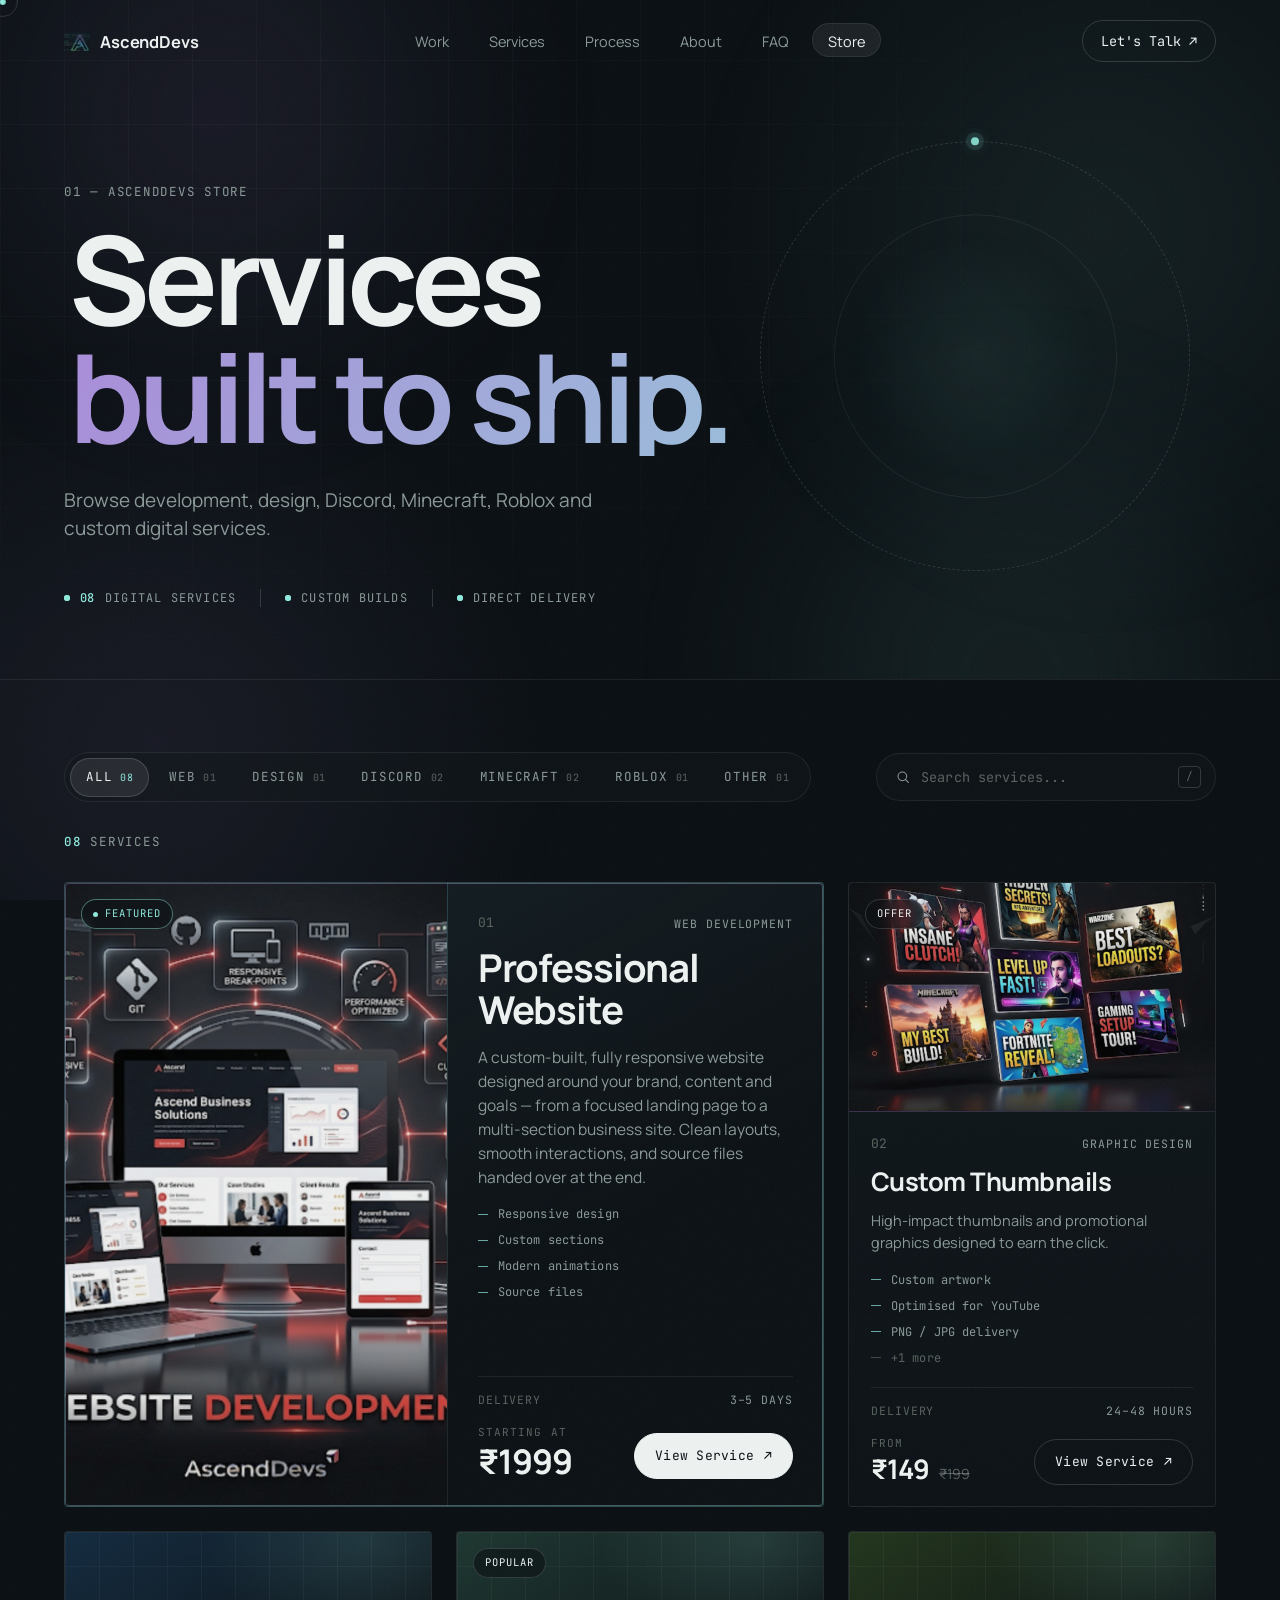
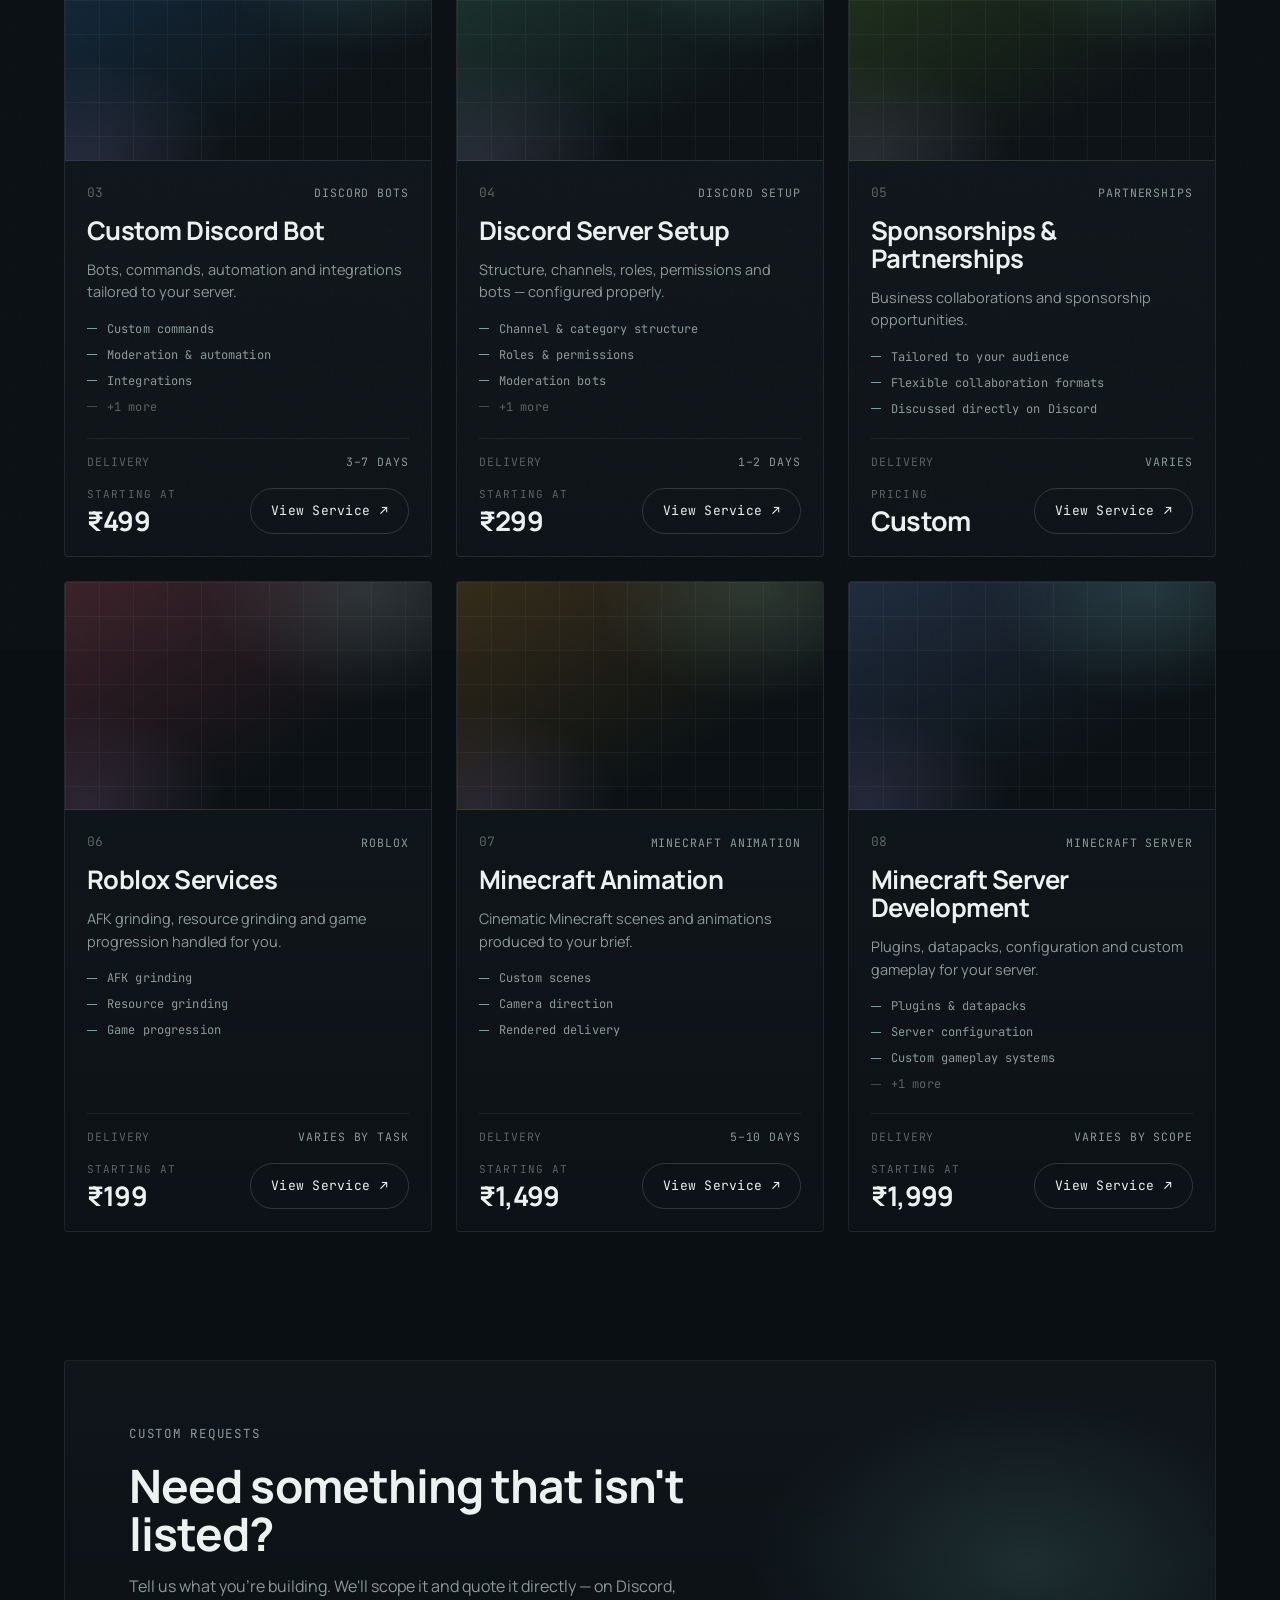
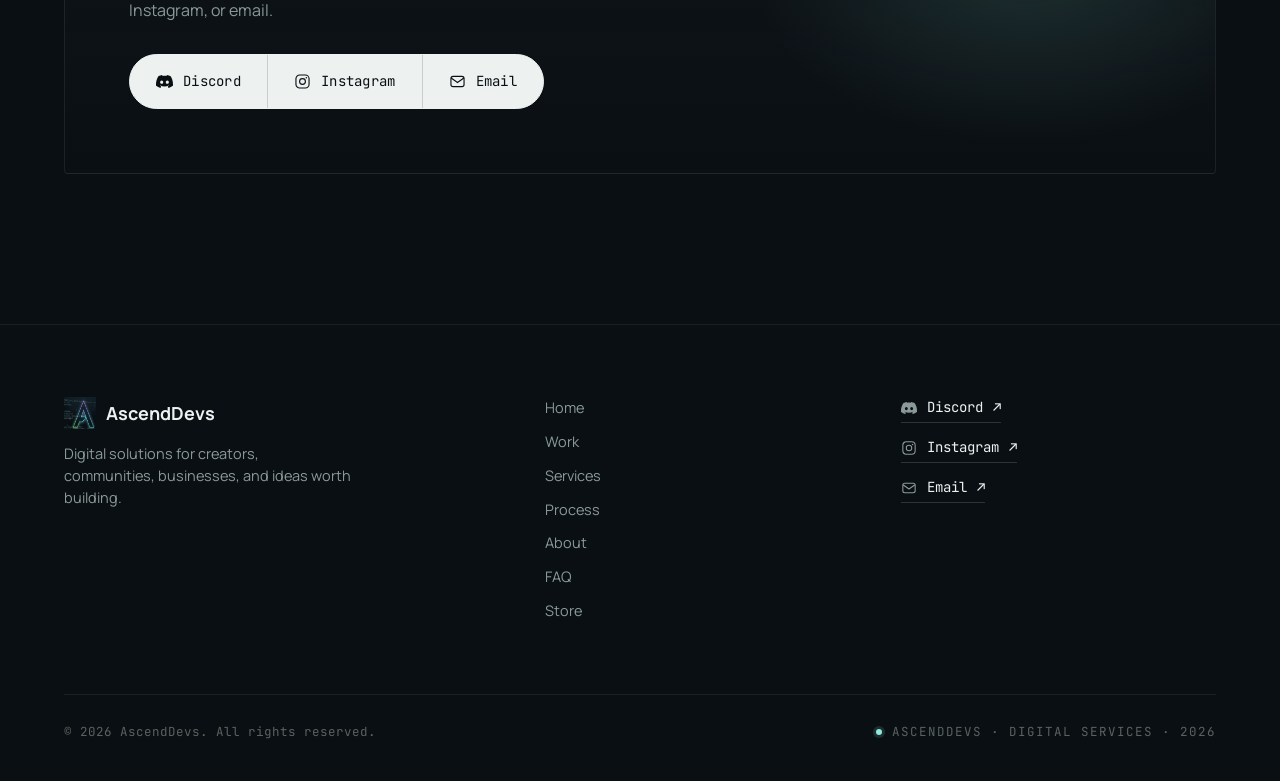
==== commit 17f3978a: "GG" ====
--- a/store/index.html
+++ b/store/index.html
@@ -22,6 +22,16 @@
 
 <link rel="stylesheet" href="../css/style.css">
 <link rel="stylesheet" href="../css/store.css">
+<noscript>
+<style>
+  /* No JavaScript: skip the intro, show everything, open the FAQ answers */
+  .loader{ display: none !important; }
+  .reveal, [data-stagger], .hero__headline .line[data-stagger] .word, .split-word > i{ opacity: 1 !important; transform: none !important; }
+  .accordion__panel{ grid-template-rows: 1fr !important; }
+  .accordion__panel > p{ padding-bottom: 28px !important; opacity: 1 !important; transform: none !important; }
+  .accordion__icon{ display: none; }
+</style>
+</noscript>
 </head>
 
 <!-- data-root: how js/store.js finds assets/ from this page. Product image
@@ -70,9 +80,11 @@
       <a href="#top" aria-current="page">Store</a>
     </nav>
 
-    <a href="https://discord.gg/WDzhZU5xwJ" class="nav__cta" data-magnet target="_blank" rel="noopener">
-      Let's Talk <span class="arrow">↗</span>
-    </a>
+    <div data-contact="menu" data-label="Let's Talk" data-trigger="nav__cta" data-align="end">
+      <a href="https://discord.gg/WDzhZU5xwJ" class="nav__cta" data-magnet target="_blank" rel="noopener">
+        Let's Talk <span class="arrow">↗</span>
+      </a>
+    </div>
 
     <button class="nav__toggle" id="navToggle" aria-label="Open menu" aria-expanded="false" aria-controls="mobileMenu">
       <span></span><span></span>
@@ -90,7 +102,9 @@
     <a href="../#about"><i>04</i>About</a>
     <a href="../#faq"><i>05</i>FAQ</a>
     <a href="#top" aria-current="page"><i>06</i>Store</a>
-    <a href="https://discord.gg/WDzhZU5xwJ" target="_blank" rel="noopener" class="mobile-menu__cta">Join Discord ↗</a>
+    <div data-contact="mobile">
+      <a href="https://discord.gg/WDzhZU5xwJ" target="_blank" rel="noopener" class="mobile-menu__cta">Join Discord ↗</a>
+    </div>
   </nav>
 </div>
 
@@ -148,7 +162,7 @@
         <button type="button" class="catalog__reset" id="resetBtn" hidden>Reset</button>
       </div>
 
-      <noscript><p class="store-noscript">The store list needs JavaScript. You can still reach the team on <a href="https://discord.gg/WDzhZU5xwJ">Discord</a>.</p></noscript>
+      <noscript><p class="store-noscript">The store list needs JavaScript. You can still reach the team on <a href="https://discord.gg/WDzhZU5xwJ">Discord</a>, <a href="https://instagram.com/ascenddevs">Instagram</a>, or <a href="mailto:ascenddevs.business@gmail.com">email</a>.</p></noscript>
 
       <div class="product-grid" id="productGrid"></div>
 
@@ -161,10 +175,12 @@
             <span class="btn__fill"></span>
             <span class="btn__label">Reset filters</span>
           </button>
-          <a href="https://discord.gg/WDzhZU5xwJ" target="_blank" rel="noopener" class="btn btn--primary btn--sm">
-            <span class="btn__fill"></span>
-            <span class="btn__label">Request on Discord <span class="arrow">↗</span></span>
-          </a>
+          <div data-contact="menu" data-label="Request a service" data-trigger="btn btn--primary btn--sm" data-align="center">
+            <a href="https://discord.gg/WDzhZU5xwJ" target="_blank" rel="noopener" class="btn btn--primary btn--sm">
+              <span class="btn__fill"></span>
+              <span class="btn__label">Request on Discord <span class="arrow">↗</span></span>
+            </a>
+          </div>
         </div>
       </div>
 
@@ -174,12 +190,13 @@
         <div class="store-cta__text">
           <p class="eyebrow reveal">Custom requests</p>
           <h2 data-split>Need something that isn't listed?</h2>
-          <p class="reveal">Tell us what you're building. We'll scope it and quote it directly on Discord.</p>
-        </div>
-        <a href="https://discord.gg/WDzhZU5xwJ" target="_blank" rel="noopener" class="btn btn--primary reveal" data-magnet>
-          <span class="btn__fill"></span>
-          <span class="btn__label">Start a request <span class="arrow">↗</span></span>
-        </a>
+          <p class="reveal">Tell us what you're building. We'll scope it and quote it directly — on Discord, Instagram, or email.</p>
+        </div>
+        <div class="reveal contact-dock" data-contact="dock">
+          <a class="contact-dock__item" href="https://discord.gg/WDzhZU5xwJ" target="_blank" rel="noopener"><span class="contact-dock__fill"></span><span class="contact-dock__label"><span>Discord</span></span></a>
+          <a class="contact-dock__item" href="https://instagram.com/ascenddevs" target="_blank" rel="noopener"><span class="contact-dock__fill"></span><span class="contact-dock__label"><span>Instagram</span></span></a>
+          <a class="contact-dock__item" href="mailto:ascenddevs.business@gmail.com"><span class="contact-dock__fill"></span><span class="contact-dock__label"><span>Email</span></span></a>
+        </div>
       </div>
 
     </div>
@@ -207,7 +224,11 @@
     <a href="#top">Store</a>
   </nav>
 
-  <a class="footer__discord" href="https://discord.gg/WDzhZU5xwJ" target="_blank" rel="noopener" data-magnet>Join Discord ↗</a>
+  <div class="footer__contact" data-contact="list">
+    <a class="footer__contact-link" href="https://discord.gg/WDzhZU5xwJ" target="_blank" rel="noopener"><span>Discord</span><span class="arrow" aria-hidden="true">↗</span></a>
+    <a class="footer__contact-link" href="https://instagram.com/ascenddevs" target="_blank" rel="noopener"><span>Instagram</span><span class="arrow" aria-hidden="true">↗</span></a>
+    <a class="footer__contact-link" href="mailto:ascenddevs.business@gmail.com"><span>Email</span><span class="arrow" aria-hidden="true">↗</span></a>
+  </div>
 
   <div class="footer__bottom">
     <span>© 2026 AscendDevs. All rights reserved.</span>
@@ -263,11 +284,18 @@
             <span class="btn__label">Close</span>
           </button>
         </div>
+
+        <div class="modal__alt modal__anim contact-alt" style="--i:6" data-contact="alt" data-exclude="discord">
+          <span class="contact-alt__lead">Or reach us on</span>
+          <a href="https://instagram.com/ascenddevs" target="_blank" rel="noopener"><span>Instagram</span></a>
+          <a href="mailto:ascenddevs.business@gmail.com"><span>Email</span></a>
+        </div>
       </div>
     </div>
   </div>
 </div>
 
+<script src="../js/contact.js"></script>
 <script src="../js/main.js"></script>
 <script src="../js/store.js"></script>
 </body>
--- a/css/style.css
+++ b/css/style.css
@@ -372,13 +372,14 @@
 .mobile-menu{
   position: fixed; inset: 0; z-index: 480;
   background: var(--void-2);
-  display: flex; flex-direction: column; justify-content: center;
+  display: flex; flex-direction: column; justify-content: flex-start;
+  overflow-y: auto; overscroll-behavior: contain;
   padding: var(--nav-h) var(--gutter) 40px;
   clip-path: inset(0 0 100% 0);
   transition: clip-path 640ms var(--ease-io);
 }
 .mobile-menu.is-open{ clip-path: inset(0 0 0% 0); }
-.mobile-menu nav{ display: flex; flex-direction: column; }
+.mobile-menu nav{ display: flex; flex-direction: column; margin: auto 0; }
 .mobile-menu a{
   display: flex; align-items: baseline; gap: 16px;
   font-size: clamp(30px, 9vw, 46px); font-weight: 700; letter-spacing: -0.03em;
@@ -1204,6 +1205,270 @@
 @media (max-width: 720px){ .to-top{ right: 16px; bottom: 16px; } }
 
 /* =============================================================
+   CONTACT CHANNELS — Discord / Instagram / Email
+   Rendered by js/contact.js (one config, every placement).
+============================================================= */
+.sr-only{
+  position: absolute; width: 1px; height: 1px; padding: 0; margin: -1px;
+  overflow: hidden; clip: rect(0,0,0,0); white-space: nowrap; border: 0;
+}
+.ci{ width: 1.15em; height: 1.15em; flex-shrink: 0; }
+
+/* inline links inside copy (FAQ) */
+.contact-inline{
+  color: var(--cyan);
+  border-bottom: 1px solid rgba(143,233,220,0.4);
+  transition: border-color var(--fast) var(--ease), color var(--fast) var(--ease);
+}
+.contact-inline:hover{ border-bottom-color: var(--cyan); }
+
+/* ---------- dropdown: "Let's Talk" / "Contact Us" ---------- */
+.contact-menu{ position: relative; display: inline-flex; flex-shrink: 0; }
+.contact-menu.is-open{ z-index: 30; }
+.contact-menu > button{ cursor: pointer; }
+.contact-menu > .nav__cta{ color: var(--ink); }
+.contact-menu.is-open > .nav__cta{ border-color: var(--cyan); color: var(--cyan); background: rgba(143,233,220,0.06); }
+.contact-menu.is-open > .nav__cta .arrow,
+.contact-menu.is-open > .btn .arrow{ transform: translate(3px,-3px); }
+.contact-menu.is-open > .btn--ghost{ color: var(--void); border-color: var(--ink); }
+.contact-menu.is-open > .btn .btn__fill{ transform: translateY(0); }
+
+.contact-panel{
+  --cp-shift: 0px;
+  position: absolute; z-index: 40; top: calc(100% + 12px);
+  width: max-content; min-width: 300px; max-width: calc(100vw - 24px);
+  padding: 10px;
+  background: rgba(16,23,27,0.985);
+  backdrop-filter: blur(18px) saturate(140%);
+  -webkit-backdrop-filter: blur(18px) saturate(140%);
+  border: 1px solid var(--line-strong);
+  border-radius: 6px;
+  box-shadow: 0 24px 60px -18px rgba(0,0,0,0.7);
+  text-align: left;
+  opacity: 0; visibility: hidden; pointer-events: none;
+  transform: translateY(8px) scale(.97); transform-origin: top right;
+  transition: opacity var(--fast) var(--ease), transform 420ms var(--ease), visibility 0s linear 420ms;
+}
+.contact-menu--end .contact-panel{ right: 0; translate: var(--cp-shift) 0; }
+.contact-menu--start .contact-panel{ left: 0; transform-origin: top left; translate: var(--cp-shift) 0; }
+.contact-menu--center .contact-panel{ left: 50%; transform-origin: top center; translate: calc(-50% + var(--cp-shift)) 0; }
+.contact-menu.is-up .contact-panel{ top: auto; bottom: calc(100% + 12px); transform: translateY(-8px) scale(.97); }
+.contact-menu.is-up.contact-menu--end .contact-panel{ transform-origin: bottom right; }
+.contact-menu.is-up.contact-menu--start .contact-panel{ transform-origin: bottom left; }
+.contact-menu.is-up.contact-menu--center .contact-panel{ transform-origin: bottom center; }
+.contact-menu.is-open .contact-panel{
+  opacity: 1; visibility: visible; pointer-events: auto; transform: none;
+  transition-delay: 0s;
+}
+.contact-panel ul{ display: grid; gap: 2px; }
+.contact-panel__eyebrow{
+  font-family: var(--font-mono); font-size: 11px; letter-spacing: 0.08em; text-transform: uppercase;
+  color: var(--ink-faint); padding: 6px 10px 10px;
+}
+
+.contact-item{
+  display: flex; align-items: center; gap: 14px;
+  padding: 11px 12px; border-radius: 4px;
+  color: var(--ink);
+  transition: background var(--fast) var(--ease), color var(--fast) var(--ease);
+}
+.contact-item__icon{
+  display: grid; place-items: center; flex-shrink: 0;
+  width: 38px; height: 38px; border-radius: 50%;
+  border: 1px solid var(--line-strong);
+  font-size: 16px;
+  transition: border-color var(--fast) var(--ease), background var(--fast) var(--ease), color var(--fast) var(--ease), transform 460ms var(--spring);
+}
+.contact-item__body{ display: grid; gap: 1px; min-width: 0; }
+.contact-item__label{ font-size: 14.5px; font-weight: 600; letter-spacing: -0.01em; }
+.contact-item__note{ font-family: var(--font-mono); font-size: 12px; color: var(--ink-dim); overflow-wrap: anywhere; }
+.contact-item .arrow{ margin-left: auto; color: var(--ink-faint); font-size: 14px; transition: transform var(--fast) var(--ease), color var(--fast) var(--ease); }
+.contact-item:hover, .contact-item:focus-visible{ background: rgba(143,233,220,0.06); }
+.contact-item:hover .contact-item__icon, .contact-item:focus-visible .contact-item__icon{
+  border-color: var(--cyan); background: var(--gradient); color: var(--void); transform: scale(1.06) rotate(-6deg);
+}
+.contact-item:hover .arrow, .contact-item:focus-visible .arrow{ color: var(--cyan); transform: translate(3px,-3px); }
+.contact-item:focus-visible{ outline-offset: -2px; }
+
+/* ---------- cards: the main contact section ---------- */
+.discord-cta .contact-cards{
+  position: relative; z-index: 1;
+  list-style: none;
+  max-width: 1000px; margin: 56px auto 0;
+  display: grid; grid-template-columns: repeat(3, minmax(0, 1fr)); gap: 16px;
+  text-align: left;
+}
+.contact-cards > li{ display: flex; }
+.contact-card{
+  position: relative; isolation: isolate; overflow: hidden;
+  flex: 1;
+  display: grid; grid-template-columns: auto 1fr; grid-template-rows: auto auto; gap: 22px 0;
+  align-content: space-between;
+  padding: 26px 24px 24px;
+  border: 1px solid var(--line); border-radius: 4px;
+  background: linear-gradient(180deg, rgba(19,26,31,0.7), rgba(12,17,21,0.5));
+  will-change: transform;
+  transition: border-color var(--fast) var(--ease), background var(--fast) var(--ease), transform 520ms var(--spring);
+}
+.contact-card::before{
+  content: ''; position: absolute; z-index: -1; inset: 0;
+  background: radial-gradient(ellipse 80% 90% at 0% 0%, rgba(143,233,220,0.12), transparent 70%);
+  opacity: 0; transition: opacity 420ms var(--ease);
+}
+.contact-card__icon{
+  grid-column: 1; grid-row: 1;
+  display: grid; place-items: center;
+  width: 46px; height: 46px; border-radius: 50%;
+  border: 1px solid var(--line-strong);
+  font-size: 19px;
+  transition: border-color var(--fast) var(--ease), background var(--fast) var(--ease), color var(--fast) var(--ease), transform 520ms var(--spring);
+}
+.contact-card .arrow{
+  grid-column: 2; grid-row: 1; justify-self: end;
+  color: var(--ink-faint); font-size: 18px;
+  transition: transform var(--fast) var(--ease), color var(--fast) var(--ease);
+}
+.contact-card__body{ grid-column: 1 / -1; grid-row: 2; display: grid; gap: 4px; min-width: 0; }
+.contact-card__label{ font-size: 20px; font-weight: 700; letter-spacing: -0.02em; line-height: 1.1; }
+.contact-card__note{ font-family: var(--font-mono); font-size: 12.5px; color: var(--ink-dim); overflow-wrap: anywhere; }
+.contact-card:hover, .contact-card:focus-visible{ border-color: var(--cyan); transform: translateY(-5px); }
+.contact-card:hover::before, .contact-card:focus-visible::before{ opacity: 1; }
+.contact-card:hover .contact-card__icon, .contact-card:focus-visible .contact-card__icon{
+  border-color: transparent; background: var(--gradient); color: var(--void); transform: rotate(-8deg) scale(1.06);
+}
+.contact-card:hover .arrow, .contact-card:focus-visible .arrow{ color: var(--cyan); transform: translate(4px,-4px); }
+
+@media (max-width: 860px){
+  .discord-cta .contact-cards{ grid-template-columns: minmax(0, 1fr); max-width: 520px; margin-top: 44px; gap: 12px; }
+  .contact-card{ grid-template-columns: auto 1fr auto; grid-template-rows: auto; align-items: center; gap: 0 18px; padding: 18px 20px; }
+  .contact-card__body{ grid-column: 2; grid-row: 1; }
+  .contact-card .arrow{ grid-column: 3; }
+  .contact-card__label{ font-size: 18px; }
+}
+
+/* ---------- dock: one pill, three segments ---------- */
+.contact-dock{
+  position: relative; isolation: isolate; overflow: hidden;
+  display: inline-flex; align-items: stretch;
+  max-width: 100%;
+  background: var(--ink); color: var(--void);
+  border: 1px solid var(--ink); border-radius: 100px;
+}
+.contact-dock__item{
+  position: relative; overflow: hidden; display: flex; align-items: center; justify-content: center;
+  padding: 16px 26px;
+  font-family: var(--font-mono); font-size: 14px; letter-spacing: 0.02em;
+  transition: color var(--fast) var(--ease);
+}
+.contact-dock__item + .contact-dock__item{ border-left: 1px solid rgba(10,15,19,0.16); }
+.contact-dock__fill{
+  position: absolute; inset: 0; z-index: 0;
+  background: var(--gradient);
+  transform: translateY(101%);
+  transition: transform 420ms var(--ease);
+}
+.contact-dock__label{ position: relative; z-index: 1; display: inline-flex; align-items: center; gap: 10px; }
+.contact-dock__label .ci{ width: 17px; height: 17px; transition: transform 460ms var(--spring); }
+.contact-dock__item:hover .contact-dock__fill,
+.contact-dock__item:focus-visible .contact-dock__fill{ transform: translateY(0); }
+.contact-dock__item:hover .ci,
+.contact-dock__item:focus-visible .ci{ transform: scale(1.14) rotate(-8deg); }
+.contact-dock__item:focus-visible{ outline-offset: -4px; outline-color: var(--void); }
+.contact-dock__item:active{ transform: scale(.98); }
+
+@media (max-width: 600px){
+  .contact-dock{ display: flex; flex-direction: column; width: min(340px, 100%); margin: 0 auto; border-radius: 28px; }
+  .contact-dock__item{ justify-content: flex-start; padding: 16px 24px; }
+  .contact-dock__item + .contact-dock__item{ border-left: 0; border-top: 1px solid rgba(10,15,19,0.16); }
+}
+
+/* ---------- footer ---------- */
+.footer__contact{ display: flex; flex-direction: column; align-items: flex-start; gap: 14px; align-self: start; justify-self: start; }
+.footer__contact-link{
+  display: inline-flex; align-items: center; gap: 10px;
+  font-family: var(--font-mono); font-size: 14px;
+  padding-bottom: 4px;
+  border-bottom: 1px solid var(--line-strong);
+  will-change: transform;
+  transition: color var(--fast) var(--ease), border-color var(--fast) var(--ease);
+}
+.footer__contact-link .ci{ width: 16px; height: 16px; color: var(--ink-dim); transition: color var(--fast) var(--ease), transform 460ms var(--spring); }
+.footer__contact-link:hover{ color: var(--cyan); border-color: var(--cyan); }
+.footer__contact-link:hover .ci{ color: var(--cyan); transform: rotate(-8deg) scale(1.1); }
+.footer__contact-link:hover .arrow{ transform: translate(3px,-3px); }
+
+/* ---------- mobile menu ---------- */
+.mobile-menu__contact{
+  padding-top: 28px;
+  opacity: 0; transform: translateY(26px);
+  transition: opacity 500ms var(--ease), transform 500ms var(--ease);
+}
+.mobile-menu.is-open .mobile-menu__contact{ opacity: 1; transform: translateY(0); transition-delay: 480ms; }
+.mobile-menu__label{ font-family: var(--font-mono); font-size: 12px; letter-spacing: 0.08em; text-transform: uppercase; color: var(--ink-faint); margin-bottom: 14px; }
+.mobile-menu__chips{ display: flex; flex-wrap: wrap; gap: 10px; }
+.mobile-menu .mobile-menu__chips a{
+  display: inline-flex; align-items: center; gap: 10px;
+  font-family: var(--font-mono); font-size: 14px; font-weight: 500; letter-spacing: 0;
+  padding: 13px 20px; min-height: 44px;
+  border: 1px solid var(--line-strong) !important; border-radius: 100px;
+  color: var(--ink);
+  transition: opacity 500ms var(--ease), transform 500ms var(--ease), color var(--fast) var(--ease), border-color var(--fast) var(--ease), background var(--fast) var(--ease);
+}
+.mobile-menu .mobile-menu__chips a .ci{ width: 17px; height: 17px; color: var(--cyan); }
+.mobile-menu.is-open .mobile-menu__chips a:nth-child(1){ transition-delay: 520ms; }
+.mobile-menu.is-open .mobile-menu__chips a:nth-child(2){ transition-delay: 580ms; }
+.mobile-menu.is-open .mobile-menu__chips a:nth-child(3){ transition-delay: 640ms; }
+.mobile-menu .mobile-menu__chips a:hover,
+.mobile-menu .mobile-menu__chips a:focus-visible{ border-color: var(--cyan) !important; color: var(--cyan); background: rgba(143,233,220,0.06); }
+
+/* ---------- inline "or reach us on …" ---------- */
+.contact-alt{
+  display: flex; flex-wrap: wrap; align-items: center; gap: 8px 20px;
+  font-family: var(--font-mono); font-size: 13px; color: var(--ink-dim);
+}
+.contact-alt a{
+  display: inline-flex; align-items: center; gap: 8px;
+  color: var(--ink);
+  padding-bottom: 3px; border-bottom: 1px solid var(--line-strong);
+  transition: color var(--fast) var(--ease), border-color var(--fast) var(--ease);
+}
+.contact-alt a:hover{ color: var(--cyan); border-color: var(--cyan); }
+.contact-alt .ci{ width: 15px; height: 15px; }
+
+/* hero dropdown on small / short screens: open in the page flow instead of
+   floating (the hero clips overflow), so nothing is covered or cut off */
+@media (max-width: 600px), (max-height: 560px){
+  .hero .contact-menu{ flex-direction: column; align-items: center; }
+  .hero .contact-menu .contact-panel{
+    position: static; translate: none; transform: none;
+    width: min(340px, calc(100vw - 2 * var(--gutter))); min-width: 0; max-width: none;
+    margin-top: 0; padding-top: 0; padding-bottom: 0;
+    max-height: 0; overflow: hidden; border-width: 0;
+    box-shadow: none; background: rgba(16,23,27,0.985);
+    transition: max-height 480ms var(--ease), margin 480ms var(--ease), padding 480ms var(--ease), opacity var(--fast) var(--ease), visibility 0s linear 480ms;
+  }
+  .hero .contact-menu.is-open .contact-panel{
+    max-height: 320px; margin-top: 12px; padding: 8px; border-width: 1px;
+    transition-delay: 0s;
+  }
+  .hero .contact-panel__eyebrow{ display: none; }
+  .hero .contact-item{ padding: 9px 10px; gap: 12px; }
+  .hero .contact-item .arrow{ display: none; }
+  .hero .contact-item__note{ font-size: 11.5px; }
+}
+@media (max-width: 340px){
+  .hero .contact-item__note{ font-size: 10.5px; }
+}
+
+/* header: the dropdown lives with the CTA, so it hides with it */
+@media (max-width: 960px){
+  .nav .contact-menu{ display: none; }
+}
+@media (prefers-reduced-motion: reduce){
+  .contact-panel{ transform: none !important; }
+}
+
+/* =============================================================
    RESPONSIVE NAV BREAKPOINT
 ============================================================= */
 @media (max-width: 960px){
--- a/css/store.css
+++ b/css/store.css
@@ -696,3 +696,8 @@
   .product::after{ display: none; }
   .modal__anim{ opacity: 1; transform: none; }
 }
+
+
+/* contact options under the order button */
+.modal__alt{ padding-top: 6px; }
+.store-cta [data-contact="dock"]{ flex-shrink: 0; }
